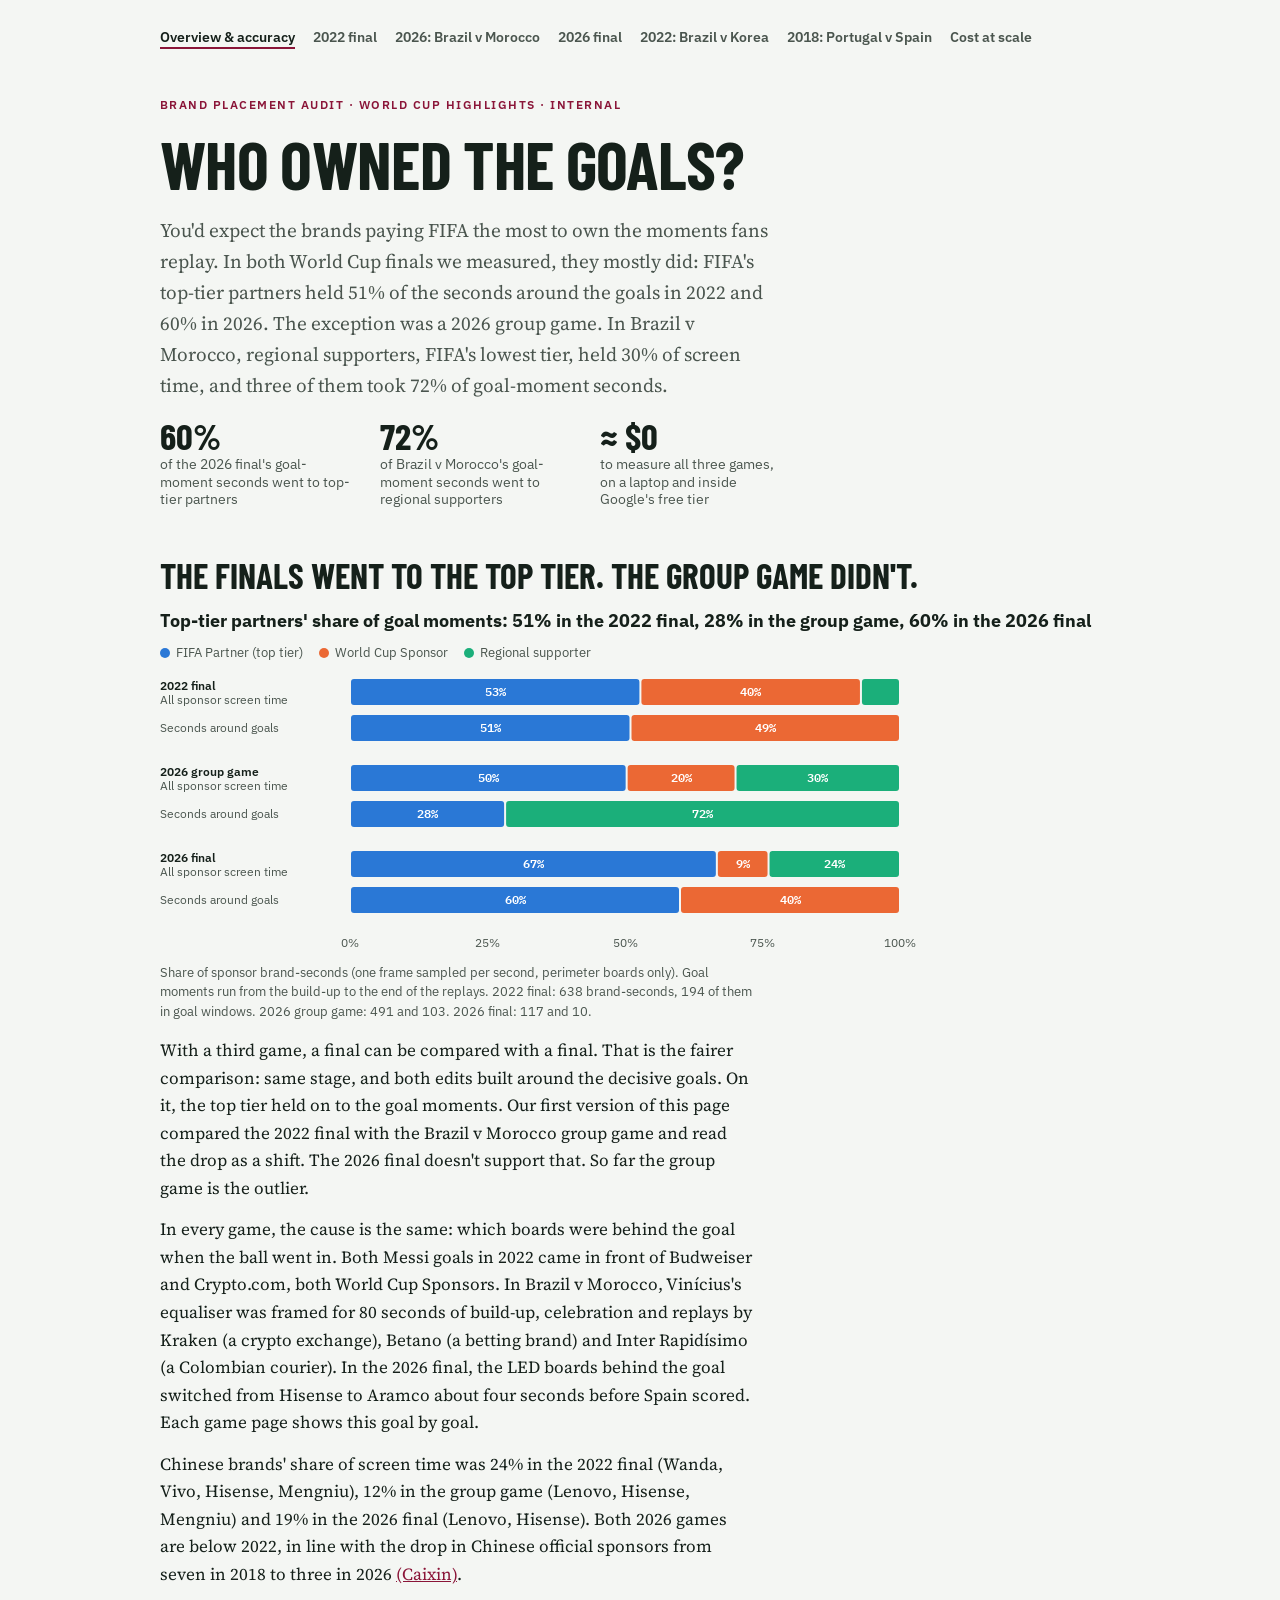
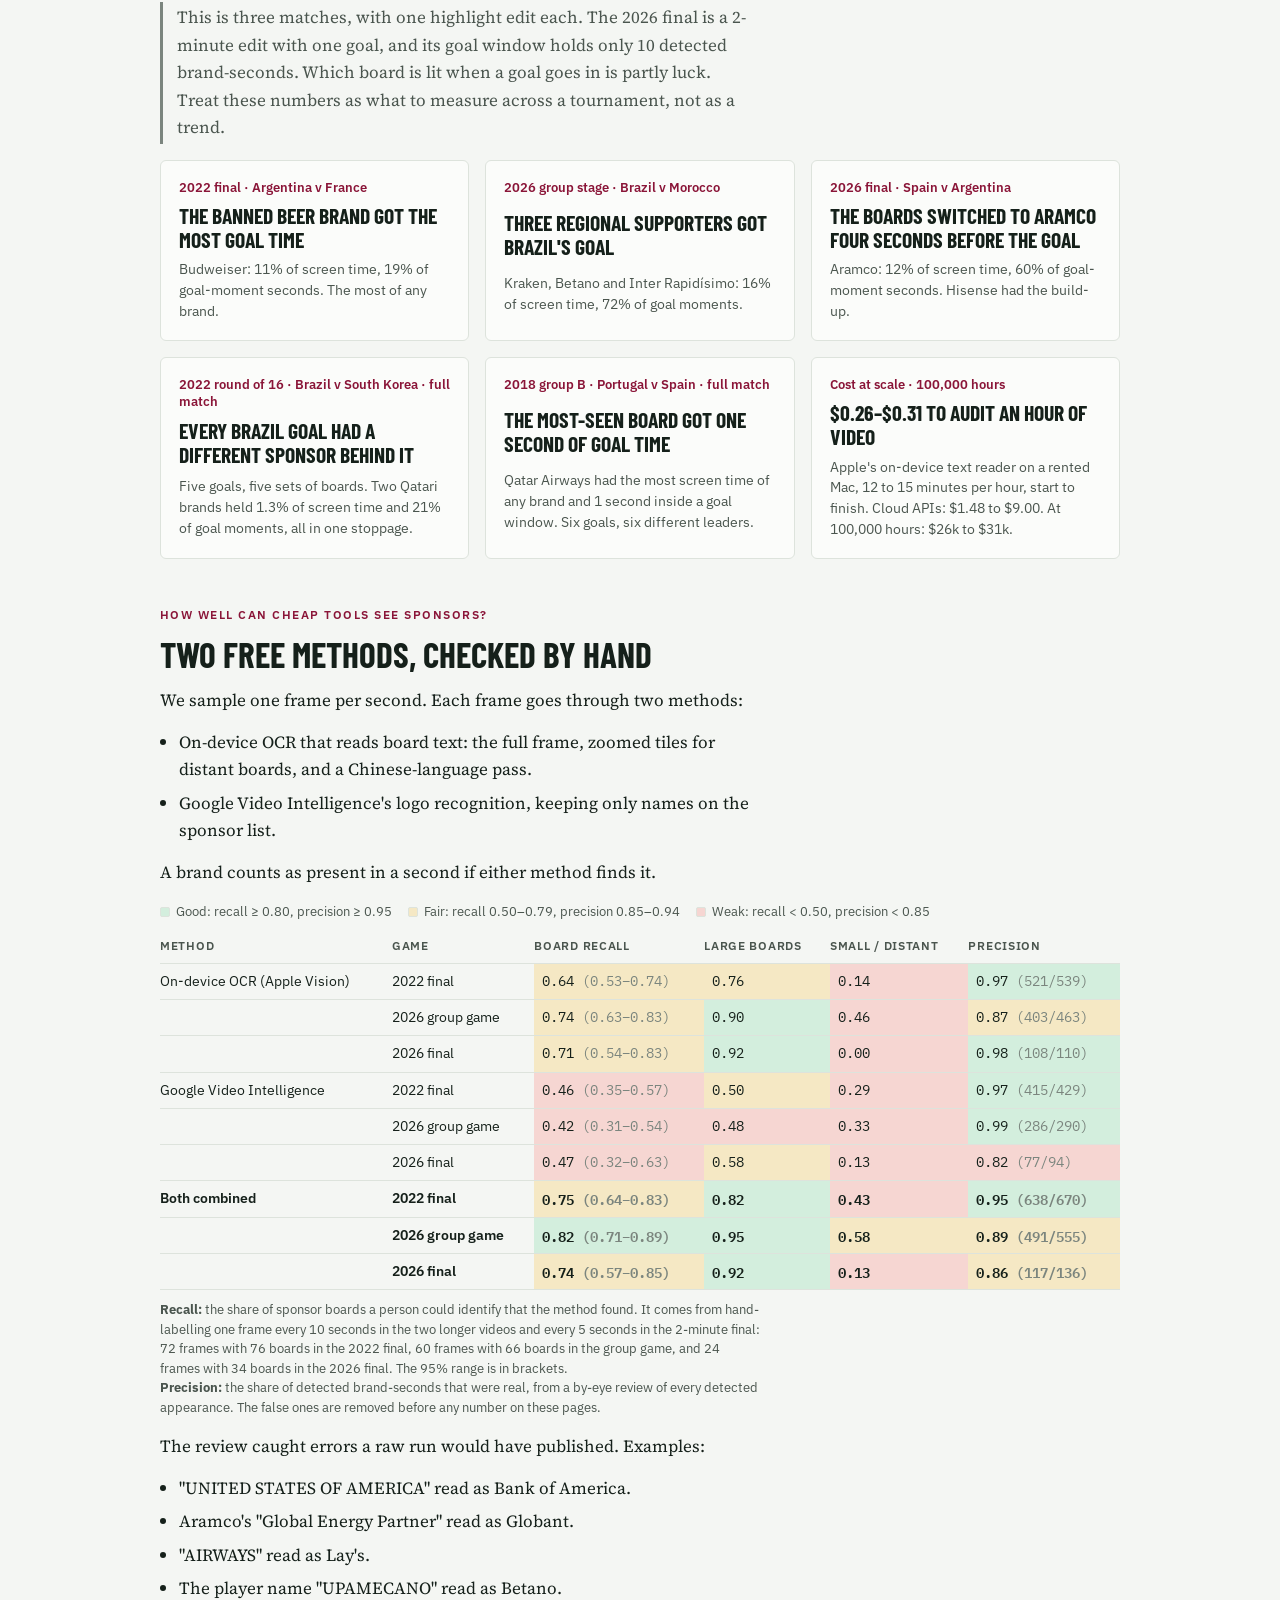
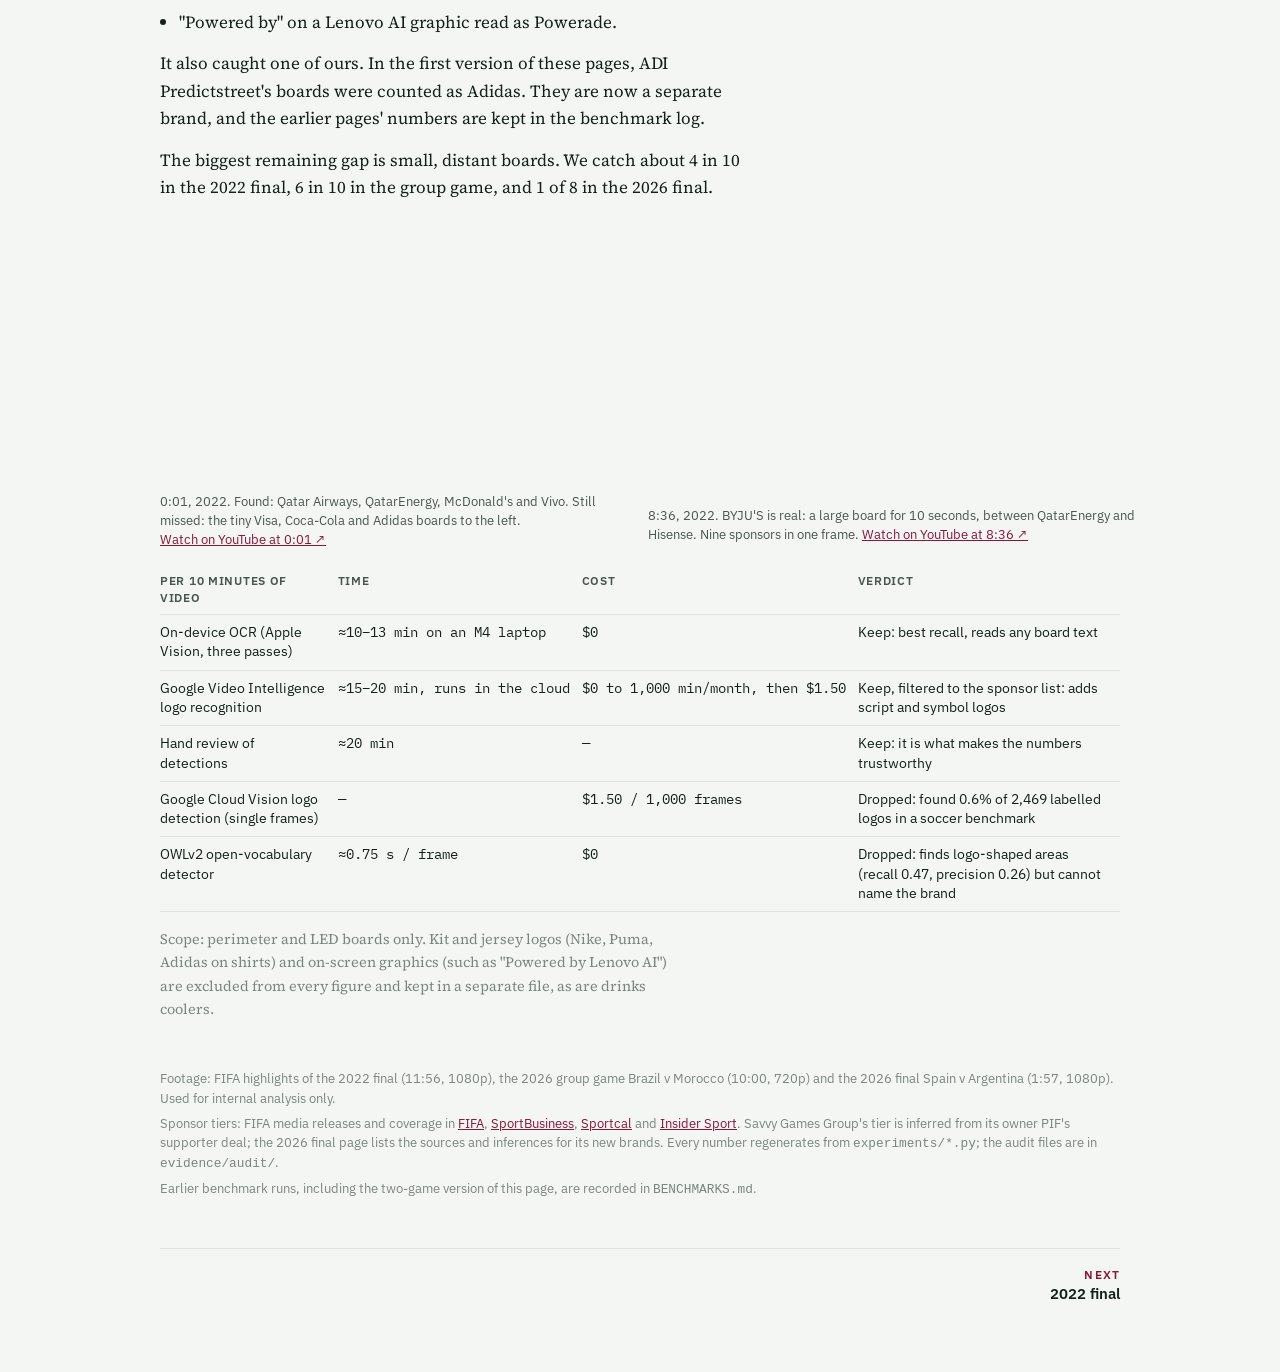
==== docs/index.html @ c3ea3b0b "Add cost-quality scatter, two-pass plan, YouTube clips, page navigation and GitHub Pages build - cos" ====
<!doctype html>
<html lang="en">
<head>
<meta charset="utf-8">
<meta name="viewport" content="width=device-width, initial-scale=1, viewport-fit=cover">
<title>Who Owned the Goals?</title>
<link rel="preconnect" href="https://fonts.googleapis.com">
<link rel="preconnect" href="https://fonts.gstatic.com" crossorigin>
<link rel="stylesheet" href="https://fonts.googleapis.com/css2?family=Barlow+Condensed:wght@600;700&family=IBM+Plex+Mono:wght@500&family=IBM+Plex+Sans:wght@400;600&family=Source+Serif+4:opsz,wght@8..60,400;8..60,600&display=swap">
<link rel="stylesheet" href="style.css">
<style>html, body { margin: 0; } img { max-width: 100%; } [hidden] { display: none !important; }</style>
</head>
<body>
<main class="wrap" data-page="landing">

  <nav class="top" aria-label="Pages">
    <a href="index.html" aria-current="page">Overview &amp; accuracy</a>
    <a href="game-2022.html">2022 final</a>
    <a href="game-2026.html">2026: Brazil v Morocco</a>
    <a href="game-2026-final.html">2026 final</a>
    <a href="game-full-bra.html">2022: Brazil v Korea</a>
    <a href="game-full-por.html">2018: Portugal v Spain</a>
    <a href="cost.html">Cost at scale</a>
  </nav>

  <header class="hero">
    <p class="eyebrow">Brand placement audit · World Cup highlights · internal</p>
    <h1>Who owned the goals?</h1>
    <p class="dek">You'd expect the brands paying FIFA the most to own the moments fans replay. In both World Cup finals we measured, they mostly did: FIFA's top-tier partners held 51% of the seconds around the goals in 2022 and 60% in 2026. The exception was a 2026 group game. In Brazil v Morocco, regional supporters, FIFA's lowest tier, held 30% of screen time, and three of them took 72% of goal-moment seconds.</p>
    <div class="stats">
      <div class="stat"><b class="num">60%</b><span>of the 2026 final's goal-moment seconds went to top-tier partners</span></div>
      <div class="stat"><b class="num">72%</b><span>of Brazil v Morocco's goal-moment seconds went to regional supporters</span></div>
      <div class="stat"><b class="num">≈ $0</b><span>to measure all three games, on a laptop and inside Google's free tier</span></div>
    </div>
  </header>

  <section aria-labelledby="tiers-h">
    <h2 id="tiers-h" class="col">The finals went to the top tier. The group game didn't.</h2>
    <figure>
      <div class="fig-title">Top-tier partners' share of goal moments: 51% in the 2022 final, 28% in the group game, 60% in the 2026 final</div>
      <div class="legend"><span><i style="background:var(--t1)"></i>FIFA Partner (top tier)</span><span><i style="background:var(--t2)"></i>World Cup Sponsor</span><span><i style="background:var(--t3)"></i>Regional supporter</span></div>
      <div class="chart" id="tiers"></div>
      <figcaption>Share of sponsor brand-seconds (one frame sampled per second, perimeter boards only). Goal moments run from the build-up to the end of the replays. 2022 final: 638 brand-seconds, 194 of them in goal windows. 2026 group game: 491 and 103. 2026 final: 117 and 10.</figcaption>
    </figure>
    <div class="col">
      <p>With a third game, a final can be compared with a final. That is the fairer comparison: same stage, and both edits built around the decisive goals. On it, the top tier held on to the goal moments. Our first version of this page compared the 2022 final with the Brazil v Morocco group game and read the drop as a shift. The 2026 final doesn't support that. So far the group game is the outlier.</p>
      <p>In every game, the cause is the same: which boards were behind the goal when the ball went in. Both Messi goals in 2022 came in front of Budweiser and Crypto.com, both World Cup Sponsors. In Brazil v Morocco, Vinícius's equaliser was framed for 80 seconds of build-up, celebration and replays by Kraken (a crypto exchange), Betano (a betting brand) and Inter Rapidísimo (a Colombian courier). In the 2026 final, the LED boards behind the goal switched from Hisense to Aramco about four seconds before Spain scored. Each game page shows this goal by goal.</p>
      <p>Chinese brands' share of screen time was 24% in the 2022 final (Wanda, Vivo, Hisense, Mengniu), 12% in the group game (Lenovo, Hisense, Mengniu) and 19% in the 2026 final (Lenovo, Hisense). Both 2026 games are below 2022, in line with the drop in Chinese official sponsors from seven in 2018 to three in 2026 <a href="https://www.caixinglobal.com/2026-07-07/in-depth-chinese-brands-tear-up-playbook-for-world-cup-sponsorship-102461691.html" target="_blank" rel="noopener">(Caixin)</a>.</p>
      <p class="caveat">This is three matches, with one highlight edit each. The 2026 final is a 2-minute edit with one goal, and its goal window holds only 10 detected brand-seconds. Which board is lit when a goal goes in is partly luck. Treat these numbers as what to measure across a tournament, not as a trend.</p>
    </div>
    <div class="cards">
      <a class="card" href="game-2022.html"><em>2022 final · Argentina v France</em><b>The banned beer brand got the most goal time</b><span>Budweiser: 11% of screen time, 19% of goal-moment seconds. The most of any brand.</span></a>
      <a class="card" href="game-2026.html"><em>2026 group stage · Brazil v Morocco</em><b>Three regional supporters got Brazil's goal</b><span>Kraken, Betano and Inter Rapidísimo: 16% of screen time, 72% of goal moments.</span></a>
      <a class="card" href="game-2026-final.html"><em>2026 final · Spain v Argentina</em><b>The boards switched to Aramco four seconds before the goal</b><span>Aramco: 12% of screen time, 60% of goal-moment seconds. Hisense had the build-up.</span></a>
      <a class="card" href="game-full-bra.html"><em>2022 round of 16 · Brazil v South Korea · full match</em><b>Every Brazil goal had a different sponsor behind it</b><span>Five goals, five sets of boards. Two Qatari brands held 1.3% of screen time and 21% of goal moments, all in one stoppage.</span></a>
      <a class="card" href="game-full-por.html"><em>2018 group B · Portugal v Spain · full match</em><b>The most-seen board got one second of goal time</b><span>Qatar Airways had the most screen time of any brand and 1 second inside a goal window. Six goals, six different leaders.</span></a>
      <a class="card" href="cost.html"><em>Cost at scale · 100,000 hours</em><b>$0.26–$0.31 to audit an hour of video</b><span>Apple's on-device text reader on a rented Mac, 12 to 15 minutes per hour, start to finish. Cloud APIs: $1.48 to $9.00. At 100,000 hours: $26k to $31k.</span></a>
    </div>
  </section>

  <section aria-labelledby="acc-h">
    <div class="col">
      <p class="eyebrow">How well can cheap tools see sponsors?</p>
      <h2 id="acc-h">Two free methods, checked by hand</h2>
      <p>We sample one frame per second. Each frame goes through two methods:</p>
      <ul class="plain">
        <li>On-device OCR that reads board text: the full frame, zoomed tiles for distant boards, and a Chinese-language pass.</li>
        <li>Google Video Intelligence's logo recognition, keeping only names on the sponsor list.</li>
      </ul>
      <p>A brand counts as present in a second if either method finds it.</p>
    </div>
    <figure>
      <div class="legend"><span><i class="sq" style="background:var(--q-good)"></i>Good: recall ≥ 0.80, precision ≥ 0.95</span><span><i class="sq" style="background:var(--q-fair)"></i>Fair: recall 0.50–0.79, precision 0.85–0.94</span><span><i class="sq" style="background:var(--q-weak)"></i>Weak: recall &lt; 0.50, precision &lt; 0.85</span></div>
      <div class="table-wrap" id="accuracy"></div>
      <figcaption>
        <strong>Recall:</strong> the share of sponsor boards a person could identify that the method found. It comes from hand-labelling one frame every 10 seconds in the two longer videos and every 5 seconds in the 2-minute final: 72 frames with 76 boards in the 2022 final, 60 frames with 66 boards in the group game, and 24 frames with 34 boards in the 2026 final. The 95% range is in brackets.<br>
        <strong>Precision:</strong> the share of detected brand-seconds that were real, from a by-eye review of every detected appearance. The false ones are removed before any number on these pages.
      </figcaption>
    </figure>
    <div class="col">
      <p>The review caught errors a raw run would have published. Examples:</p>
      <ul class="plain">
        <li>"UNITED STATES OF AMERICA" read as Bank of America.</li>
        <li>Aramco's "Global Energy Partner" read as Globant.</li>
        <li>"AIRWAYS" read as Lay's.</li>
        <li>The player name "UPAMECANO" read as Betano.</li>
        <li>"Powered by" on a Lenovo AI graphic read as Powerade.</li>
      </ul>
      <p>It also caught one of ours. In the first version of these pages, ADI Predictstreet's boards were counted as Adidas. They are now a separate brand, and the earlier pages' numbers are kept in the benchmark log.</p>
      <p>The biggest remaining gap is small, distant boards. We catch about 4 in 10 in the 2022 final, 6 in 10 in the group game, and 1 of 8 in the 2026 final.</p>
    </div>
    <div class="frames">
      <figure data-yt="agrGb25mJzs" data-t="1"><div class="yt-embed"><iframe src="https://www.youtube-nocookie.com/embed/agrGb25mJzs?start=1&rel=0" title="Match footage at 1 seconds" loading="lazy" allow="accelerometer; encrypted-media; gyroscope; picture-in-picture" allowfullscreen></iframe></div><figcaption>0:01, 2022. Found: Qatar Airways, QatarEnergy, McDonald's and Vivo. Still missed: the tiny Visa, Coca-Cola and Adidas boards to the left. <a class="yt" href="https://www.youtube.com/watch?v=agrGb25mJzs&t=1s" target="_blank" rel="noopener">Watch on YouTube at 0:01 ↗</a></figcaption></figure>
      <figure data-yt="agrGb25mJzs" data-t="516"><div class="yt-embed"><iframe src="https://www.youtube-nocookie.com/embed/agrGb25mJzs?start=516&rel=0" title="Match footage at 516 seconds" loading="lazy" allow="accelerometer; encrypted-media; gyroscope; picture-in-picture" allowfullscreen></iframe></div><figcaption>8:36, 2022. BYJU'S is real: a large board for 10 seconds, between QatarEnergy and Hisense. Nine sponsors in one frame. <a class="yt" href="https://www.youtube.com/watch?v=agrGb25mJzs&t=516s" target="_blank" rel="noopener">Watch on YouTube at 8:36 ↗</a></figcaption></figure>
    </div>
    <div class="table-wrap">
      <table>
        <thead><tr><th>Per 10 minutes of video</th><th>Time</th><th>Cost</th><th>Verdict</th></tr></thead>
        <tbody>
          <tr><td>On-device OCR (Apple Vision, three passes)</td><td class="n">≈10–13 min on an M4 laptop</td><td class="n">$0</td><td>Keep: best recall, reads any board text</td></tr>
          <tr><td>Google Video Intelligence logo recognition</td><td class="n">≈15–20 min, runs in the cloud</td><td class="n">$0 to 1,000 min/month, then $1.50</td><td>Keep, filtered to the sponsor list: adds script and symbol logos</td></tr>
          <tr><td>Hand review of detections</td><td class="n">≈20 min</td><td class="n">—</td><td>Keep: it is what makes the numbers trustworthy</td></tr>
          <tr><td>Google Cloud Vision logo detection (single frames)</td><td class="n">—</td><td class="n">$1.50 / 1,000 frames</td><td>Dropped: found 0.6% of 2,469 labelled logos in a soccer benchmark</td></tr>
          <tr><td>OWLv2 open-vocabulary detector</td><td class="n">≈0.75 s / frame</td><td class="n">$0</td><td>Dropped: finds logo-shaped areas (recall 0.47, precision 0.26) but cannot name the brand</td></tr>
        </tbody>
      </table>
    </div>
    <p class="col muted" style="font-size:.9rem">Scope: perimeter and LED boards only. Kit and jersey logos (Nike, Puma, Adidas on shirts) and on-screen graphics (such as "Powered by Lenovo AI") are excluded from every figure and kept in a separate file, as are drinks coolers.</p>
  </section>

  <footer>
    <p>Footage: FIFA highlights of the 2022 final (11:56, 1080p), the 2026 group game Brazil v Morocco (10:00, 720p) and the 2026 final Spain v Argentina (1:57, 1080p). Used for internal analysis only.</p>
    <p>Sponsor tiers: FIFA media releases and coverage in <a href="https://www.fifa.com/media-releases/nubank-official-regional-supporter-of-fifa-world-cup-2022" target="_blank" rel="noopener">FIFA</a>, <a href="https://sponsorship.sportbusiness.com/news/inter-rapidisimo-signs-up-as-qatar-2022-regional-supporter/" target="_blank" rel="noopener">SportBusiness</a>, <a href="https://www.sportcal.com/news/fifa-adds-valvoline-as-regional-world-cup-sponsor/" target="_blank" rel="noopener">Sportcal</a> and <a href="https://insidersport.com/2024/09/17/fifa-world-cup-2026-partnerships/" target="_blank" rel="noopener">Insider Sport</a>. Savvy Games Group's tier is inferred from its owner PIF's supporter deal; the 2026 final page lists the sources and inferences for its new brands. Every number regenerates from <code>experiments/*.py</code>; the audit files are in <code>evidence/audit/</code>.</p>
    <p>Earlier benchmark runs, including the two-game version of this page, are recorded in <code>BENCHMARKS.md</code>.</p>
  </footer>
  <nav class="pager" aria-label="Previous and next page"><span></span><a class="next" href="game-2022.html"><span>Next</span>2022 final</a></nav>
</main>
<script src="script.js"></script>
</body>
</html>
---- docs/style.css ----
/* Layout: one reading column (~66ch); charts and tables may run wider inside their own scroll containers. */
:root {
  --bg: #f4f6f3;
  --surface: #fbfcfa;
  --ink: #15201a;
  --ink-2: #4a554e;
  --ink-3: #7b857e;
  --rule: #dde3dc;
  --accent: #8a1538;        /* UI accent only */
  --moment: #f3e3c3;        /* shaded goal windows */
  --t1: #2a78d6;            /* FIFA Partner */
  --t2: #eb6834;            /* World Cup Sponsor */
  --t3: #1baf7a;            /* Regional supporter */
  --s1: #7b857e;            /* share of screen time (baseline) */
  --s2: #6250d6;            /* share of goal moments (highlight) */
  --q-good: #d3eedd;        /* accuracy bands: tinted cell grounds, text stays ink */
  --q-fair: #f5e8c4;
  --q-weak: #f6d6d2;
  --bar-good: #1f9d6a;      /* cost bars: cheap / middle / expensive */
  --bar-fair: #d9a21b;
  --bar-weak: #cf4a3d;
  --f-display: "Barlow Condensed", "Arial Narrow", system-ui, sans-serif;
  --f-body: "Source Serif 4", Georgia, "Times New Roman", serif;
  --f-data: "IBM Plex Mono", ui-monospace, "SFMono-Regular", Menlo, monospace;
  --f-ui: "IBM Plex Sans", system-ui, -apple-system, "Segoe UI", sans-serif;
  color-scheme: light;
}
@media (prefers-color-scheme: dark) {
  :root:not([data-theme="light"]) {
    --bg: #111613; --surface: #171d19; --ink: #e9eee9; --ink-2: #b4bdb6; --ink-3: #87918a; --rule: #2a332d;
    --accent: #e0708f; --moment: #3a3220; --t1: #3987e5; --t2: #d95926; --t3: #199e70; --s1: #87918a; --s2: #9085e9;
    --q-good: #1f3d2c; --q-fair: #403517; --q-weak: #4a2421; --bar-good: #2fb883; --bar-fair: #e0ae2f; --bar-weak: #e5675a;
    color-scheme: dark;
  }
}
:root[data-theme="dark"] {
  --bg: #111613; --surface: #171d19; --ink: #e9eee9; --ink-2: #b4bdb6; --ink-3: #87918a; --rule: #2a332d;
  --accent: #e0708f; --moment: #3a3220; --t1: #3987e5; --t2: #d95926; --t3: #199e70; --s1: #87918a; --s2: #9085e9;
    --q-good: #1f3d2c; --q-fair: #403517; --q-weak: #4a2421; --bar-good: #2fb883; --bar-fair: #e0ae2f; --bar-weak: #e5675a;
  color-scheme: dark;
}

* { box-sizing: border-box; }
body { background: var(--bg); color: var(--ink); font: 17px/1.62 var(--f-body); }
.wrap { max-width: 1000px; margin: 0 auto; padding-inline: 20px; padding-block: 28px 72px; display: grid; gap: 48px; }
.col { max-width: 66ch; display: grid; gap: 14px; min-width: 0; }
section { display: grid; gap: 16px; min-width: 0; }
h1, h2 { font-family: var(--f-display); font-weight: 700; line-height: 1.05; text-wrap: balance; margin: 0; text-transform: uppercase; }
h1 { font-size: clamp(2.4rem, 6.5vw, 4.2rem); letter-spacing: -0.01em; }
h2 { font-size: clamp(1.6rem, 3.6vw, 2.2rem); }
p { margin: 0; }
a { color: var(--accent); }
:focus-visible { outline: 2px solid var(--accent); outline-offset: 2px; }
.eyebrow { font: 600 0.78rem/1.2 var(--f-ui); text-transform: uppercase; letter-spacing: 0.12em; color: var(--accent); }
.dek { font-size: 1.2rem; color: var(--ink-2); max-width: 62ch; }
.num { font-family: var(--f-data); font-variant-numeric: tabular-nums; }
.muted { color: var(--ink-3); }

nav.top { display: flex; flex-wrap: wrap; gap: 6px 18px; font: 600 0.85rem/1.4 var(--f-ui); }
nav.top a { text-decoration: none; color: var(--ink-2); }
nav.top a[aria-current="page"] { color: var(--ink); border-bottom: 2px solid var(--accent); }

.hero { display: grid; gap: 16px; }
.stats { display: flex; flex-wrap: wrap; gap: 28px; }
.stat { display: grid; gap: 2px; min-width: 0; }
.stat b { font: 700 2.3rem/1 var(--f-display); }
.stat span { font: 0.85rem/1.3 var(--f-ui); color: var(--ink-2); max-width: 24ch; }

figure { margin: 0; display: grid; gap: 10px; min-width: 0; }
figcaption { font: 0.84rem/1.45 var(--f-ui); color: var(--ink-2); max-width: 75ch; }
.fig-title { font: 700 1.1rem/1.3 var(--f-ui); color: var(--ink); }
.chart, .table-wrap { width: 100%; overflow-x: auto; }
.chart svg { display: block; max-width: none; }
.chart text { fill: var(--ink-2); font: 12px var(--f-ui); }
.chart .lbl { fill: var(--ink); font-weight: 600; }
.chart .small { font-size: 11px; }
.chart .on-bar { fill: #fff; font: 600 12px var(--f-data); }
.chart .grid { stroke: var(--rule); stroke-width: 1; }
.legend { display: flex; flex-wrap: wrap; gap: 6px 16px; font: 0.84rem var(--f-ui); color: var(--ink-2); }
.legend i, .dot { display: inline-block; width: 10px; height: 10px; border-radius: 50%; margin-right: 6px; vertical-align: -1px; }
.tip { position: fixed; pointer-events: none; background: var(--ink); color: var(--bg); font: 12px/1.4 var(--f-ui); padding: 6px 8px; border-radius: 4px; max-width: 260px; z-index: 5; }

.frames { display: grid; grid-template-columns: repeat(auto-fit, minmax(270px, 1fr)); gap: 16px; }
.frames img { width: 100%; height: auto; border-radius: 3px; display: block; }
.frames figcaption { font-size: 0.8rem; }

table { border-collapse: collapse; font: 0.86rem/1.4 var(--f-ui); min-width: 720px; width: 100%; }
th, td { text-align: left; padding: 8px 12px 8px 0; border-bottom: 1px solid var(--rule); vertical-align: top; }
th { font-weight: 600; color: var(--ink-2); font-size: 0.74rem; text-transform: uppercase; letter-spacing: 0.06em; }
td.n { font-family: var(--f-data); font-variant-numeric: tabular-nums; white-space: nowrap; }
tr.strong td { font-weight: 600; }

.cards { display: grid; grid-template-columns: repeat(auto-fit, minmax(280px, 1fr)); gap: 16px; }
.card { display: grid; gap: 8px; padding: 18px; background: var(--surface); border: 1px solid var(--rule); border-radius: 6px; text-decoration: none; color: var(--ink); min-width: 0; }
.card:hover { border-color: var(--accent); }
.card b { font: 700 1.35rem/1.1 var(--f-display); text-transform: uppercase; }
.card span { font: 0.9rem/1.45 var(--f-ui); color: var(--ink-2); }
.card em { font: 600 0.82rem var(--f-ui); color: var(--accent); font-style: normal; }

.caveat { border-left: 3px solid var(--ink-3); padding: 2px 0 2px 14px; color: var(--ink-2); }
ul.plain { margin: 0; padding-left: 1.1em; display: grid; gap: 6px; }
footer { font: 0.8rem/1.5 var(--f-ui); color: var(--ink-3); display: grid; gap: 6px; }

@media (max-width: 520px) {
  body { font-size: 16px; }
  .wrap { gap: 40px; padding-inline: 16px; }
}
td.nw { white-space: nowrap; }
td.q-good, td.q-fair, td.q-weak { padding-left: 8px; }
td.q-good { background: var(--q-good); }
td.q-fair { background: var(--q-fair); }
td.q-weak { background: var(--q-weak); }
.legend i.sq { border-radius: 2px; border: 1px solid var(--rule); }

/* previous / next at the foot of every page */
.pager { display: flex; justify-content: space-between; gap: 16px; border-top: 1px solid var(--rule); padding-top: 18px; font: 600 0.95rem/1.3 var(--f-ui); }
.pager a { display: grid; gap: 2px; text-decoration: none; color: var(--ink); max-width: 48%; }
.pager a span { font: 600 0.72rem var(--f-ui); text-transform: uppercase; letter-spacing: 0.1em; color: var(--accent); }
.pager a.next { text-align: right; margin-left: auto; }
.pager a:hover { color: var(--accent); }
/* YouTube clips: a link card in the artifact, an embedded player on the Pages build */
a.yt { white-space: nowrap; }
.clip-card { display: grid; place-items: center; aspect-ratio: 16 / 9; max-width: 100%; background: var(--surface); border: 1px solid var(--rule); border-radius: 4px; text-decoration: none; color: var(--ink); font: 600 1rem var(--f-ui); }
.clip-card:hover { border-color: var(--accent); color: var(--accent); }
.yt-embed { aspect-ratio: 16 / 9; max-width: 100%; }
.yt-embed iframe { width: 100%; height: 100%; border: 0; border-radius: 4px; display: block; }
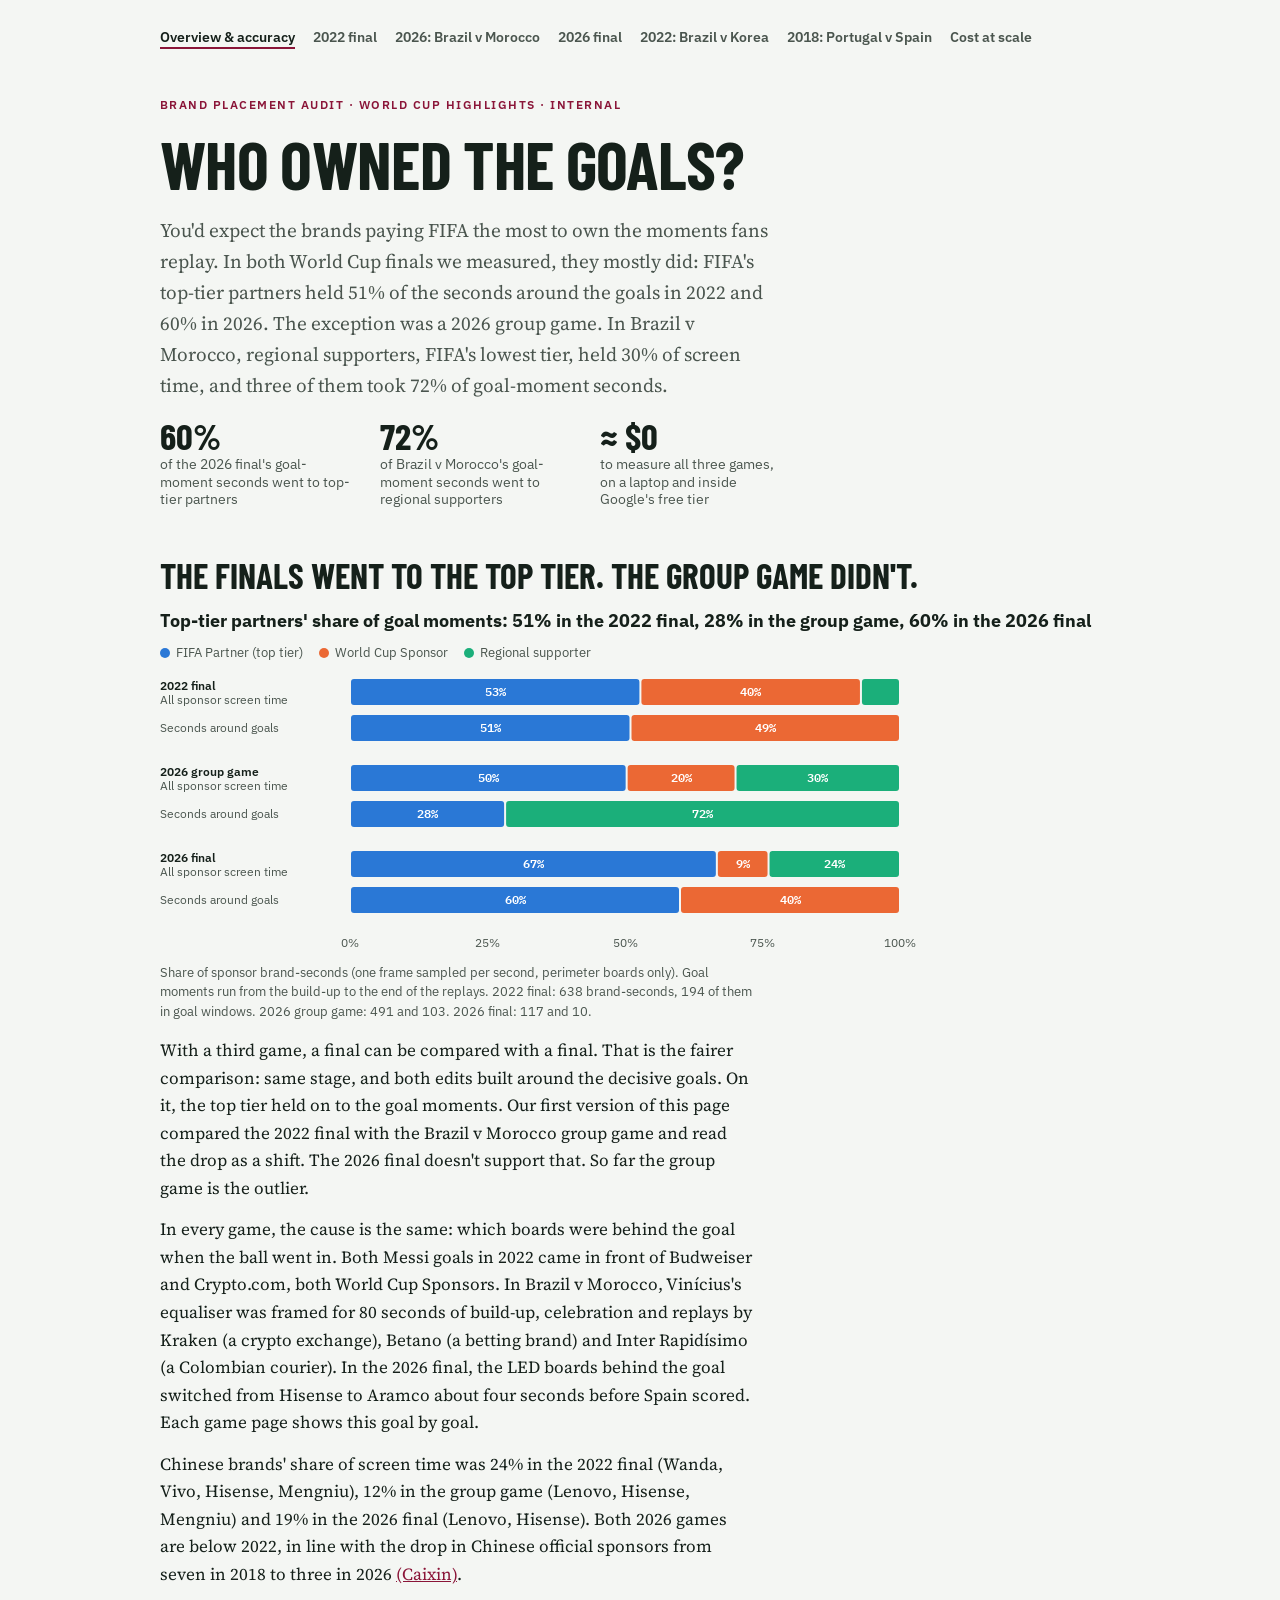
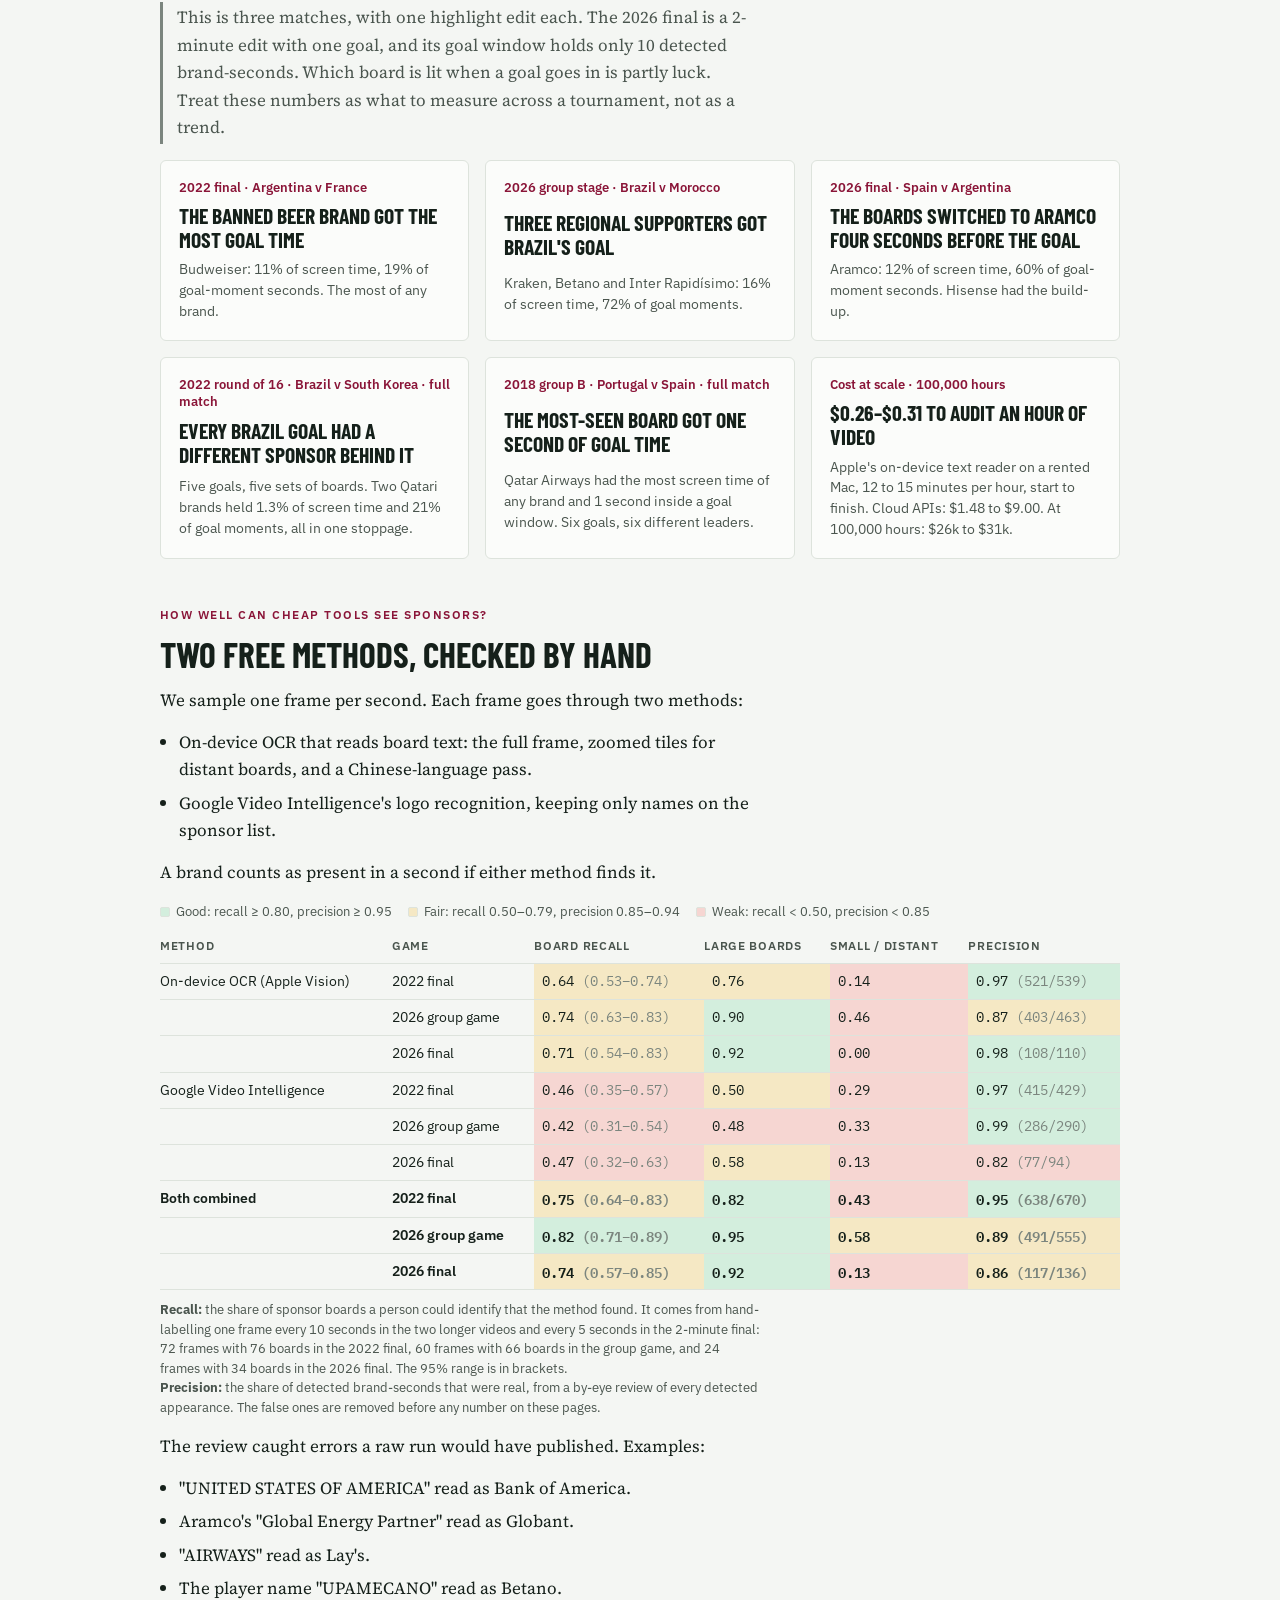
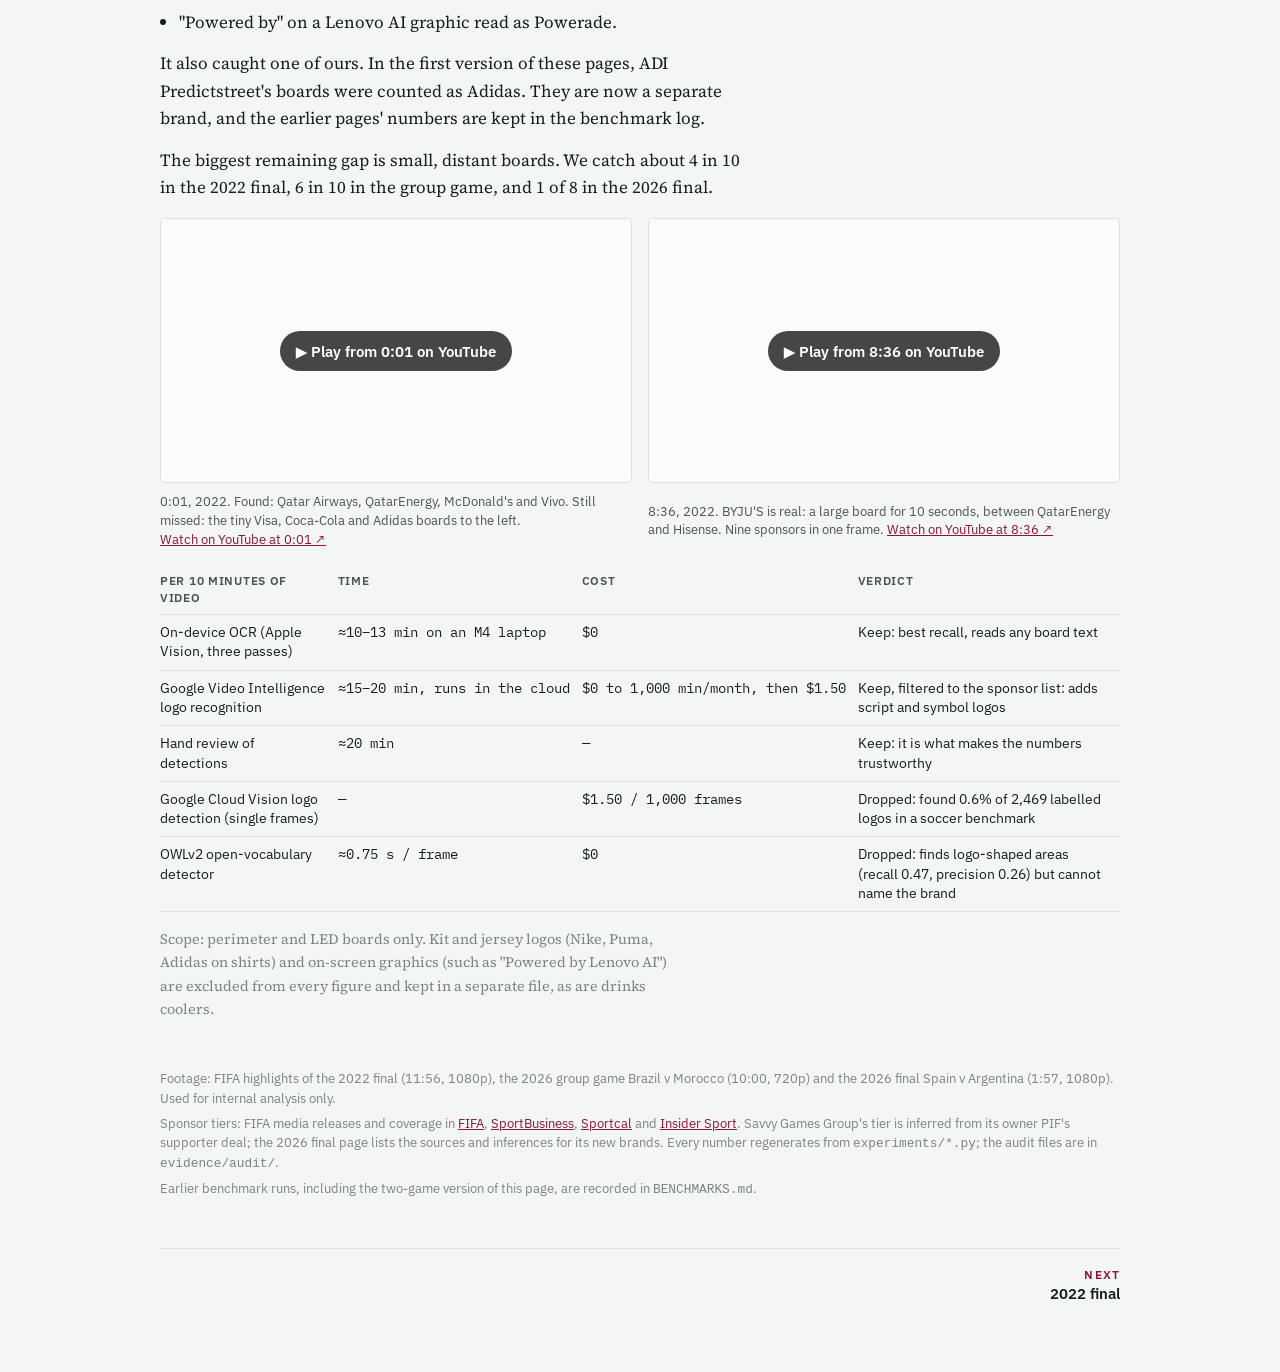
==== commit 750344f2: "Show clips as YouTube thumbnails that open at the timestamp FIFA blocks its videos from playing insi" ====
--- a/docs/index.html
+++ b/docs/index.html
@@ -90,8 +90,8 @@
       <p>The biggest remaining gap is small, distant boards. We catch about 4 in 10 in the 2022 final, 6 in 10 in the group game, and 1 of 8 in the 2026 final.</p>
     </div>
     <div class="frames">
-      <figure data-yt="agrGb25mJzs" data-t="1"><div class="yt-embed"><iframe src="https://www.youtube-nocookie.com/embed/agrGb25mJzs?start=1&rel=0" title="Match footage at 1 seconds" loading="lazy" allow="accelerometer; encrypted-media; gyroscope; picture-in-picture" allowfullscreen></iframe></div><figcaption>0:01, 2022. Found: Qatar Airways, QatarEnergy, McDonald's and Vivo. Still missed: the tiny Visa, Coca-Cola and Adidas boards to the left. <a class="yt" href="https://www.youtube.com/watch?v=agrGb25mJzs&t=1s" target="_blank" rel="noopener">Watch on YouTube at 0:01 ↗</a></figcaption></figure>
-      <figure data-yt="agrGb25mJzs" data-t="516"><div class="yt-embed"><iframe src="https://www.youtube-nocookie.com/embed/agrGb25mJzs?start=516&rel=0" title="Match footage at 516 seconds" loading="lazy" allow="accelerometer; encrypted-media; gyroscope; picture-in-picture" allowfullscreen></iframe></div><figcaption>8:36, 2022. BYJU'S is real: a large board for 10 seconds, between QatarEnergy and Hisense. Nine sponsors in one frame. <a class="yt" href="https://www.youtube.com/watch?v=agrGb25mJzs&t=516s" target="_blank" rel="noopener">Watch on YouTube at 8:36 ↗</a></figcaption></figure>
+      <figure data-yt="agrGb25mJzs" data-t="1"><a class="clip-card yt-thumb" href="https://www.youtube.com/watch?v=agrGb25mJzs&t=1s" target="_blank" rel="noopener" style="background-image:url(https://i.ytimg.com/vi/agrGb25mJzs/hqdefault.jpg)"><span>▶ Play from 0:01 on YouTube</span></a><figcaption>0:01, 2022. Found: Qatar Airways, QatarEnergy, McDonald's and Vivo. Still missed: the tiny Visa, Coca-Cola and Adidas boards to the left. <a class="yt" href="https://www.youtube.com/watch?v=agrGb25mJzs&t=1s" target="_blank" rel="noopener">Watch on YouTube at 0:01 ↗</a></figcaption></figure>
+      <figure data-yt="agrGb25mJzs" data-t="516"><a class="clip-card yt-thumb" href="https://www.youtube.com/watch?v=agrGb25mJzs&t=516s" target="_blank" rel="noopener" style="background-image:url(https://i.ytimg.com/vi/agrGb25mJzs/hqdefault.jpg)"><span>▶ Play from 8:36 on YouTube</span></a><figcaption>8:36, 2022. BYJU'S is real: a large board for 10 seconds, between QatarEnergy and Hisense. Nine sponsors in one frame. <a class="yt" href="https://www.youtube.com/watch?v=agrGb25mJzs&t=516s" target="_blank" rel="noopener">Watch on YouTube at 8:36 ↗</a></figcaption></figure>
     </div>
     <div class="table-wrap">
       <table>
--- a/docs/style.css
+++ b/docs/style.css
@@ -124,3 +124,6 @@
 .clip-card:hover { border-color: var(--accent); color: var(--accent); }
 .yt-embed { aspect-ratio: 16 / 9; max-width: 100%; }
 .yt-embed iframe { width: 100%; height: 100%; border: 0; border-radius: 4px; display: block; }
+.yt-thumb { background-size: cover; background-position: center; position: relative; overflow: hidden; }
+.yt-thumb span { background: rgba(0, 0, 0, 0.72); color: #fff; padding: 10px 16px; border-radius: 999px; font: 600 0.95rem var(--f-ui); }
+.yt-thumb:hover span { background: #c4302b; }
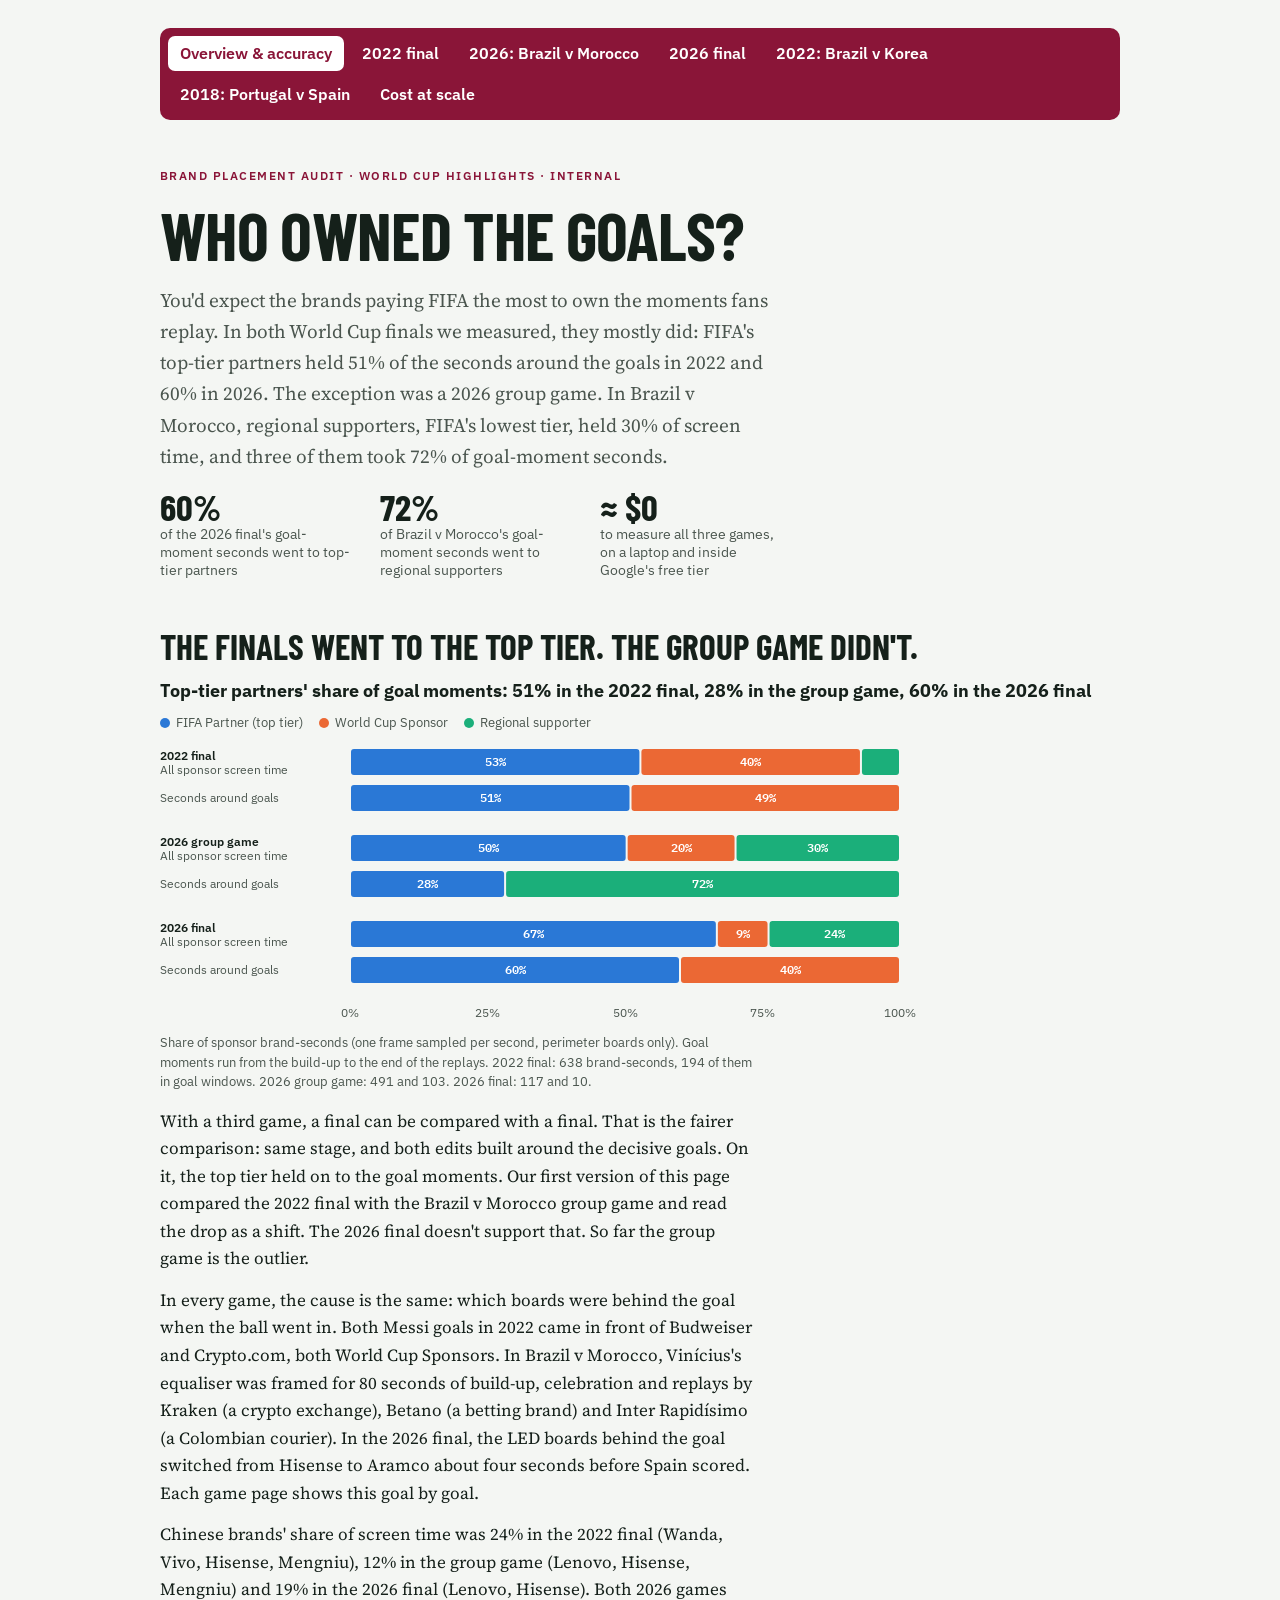
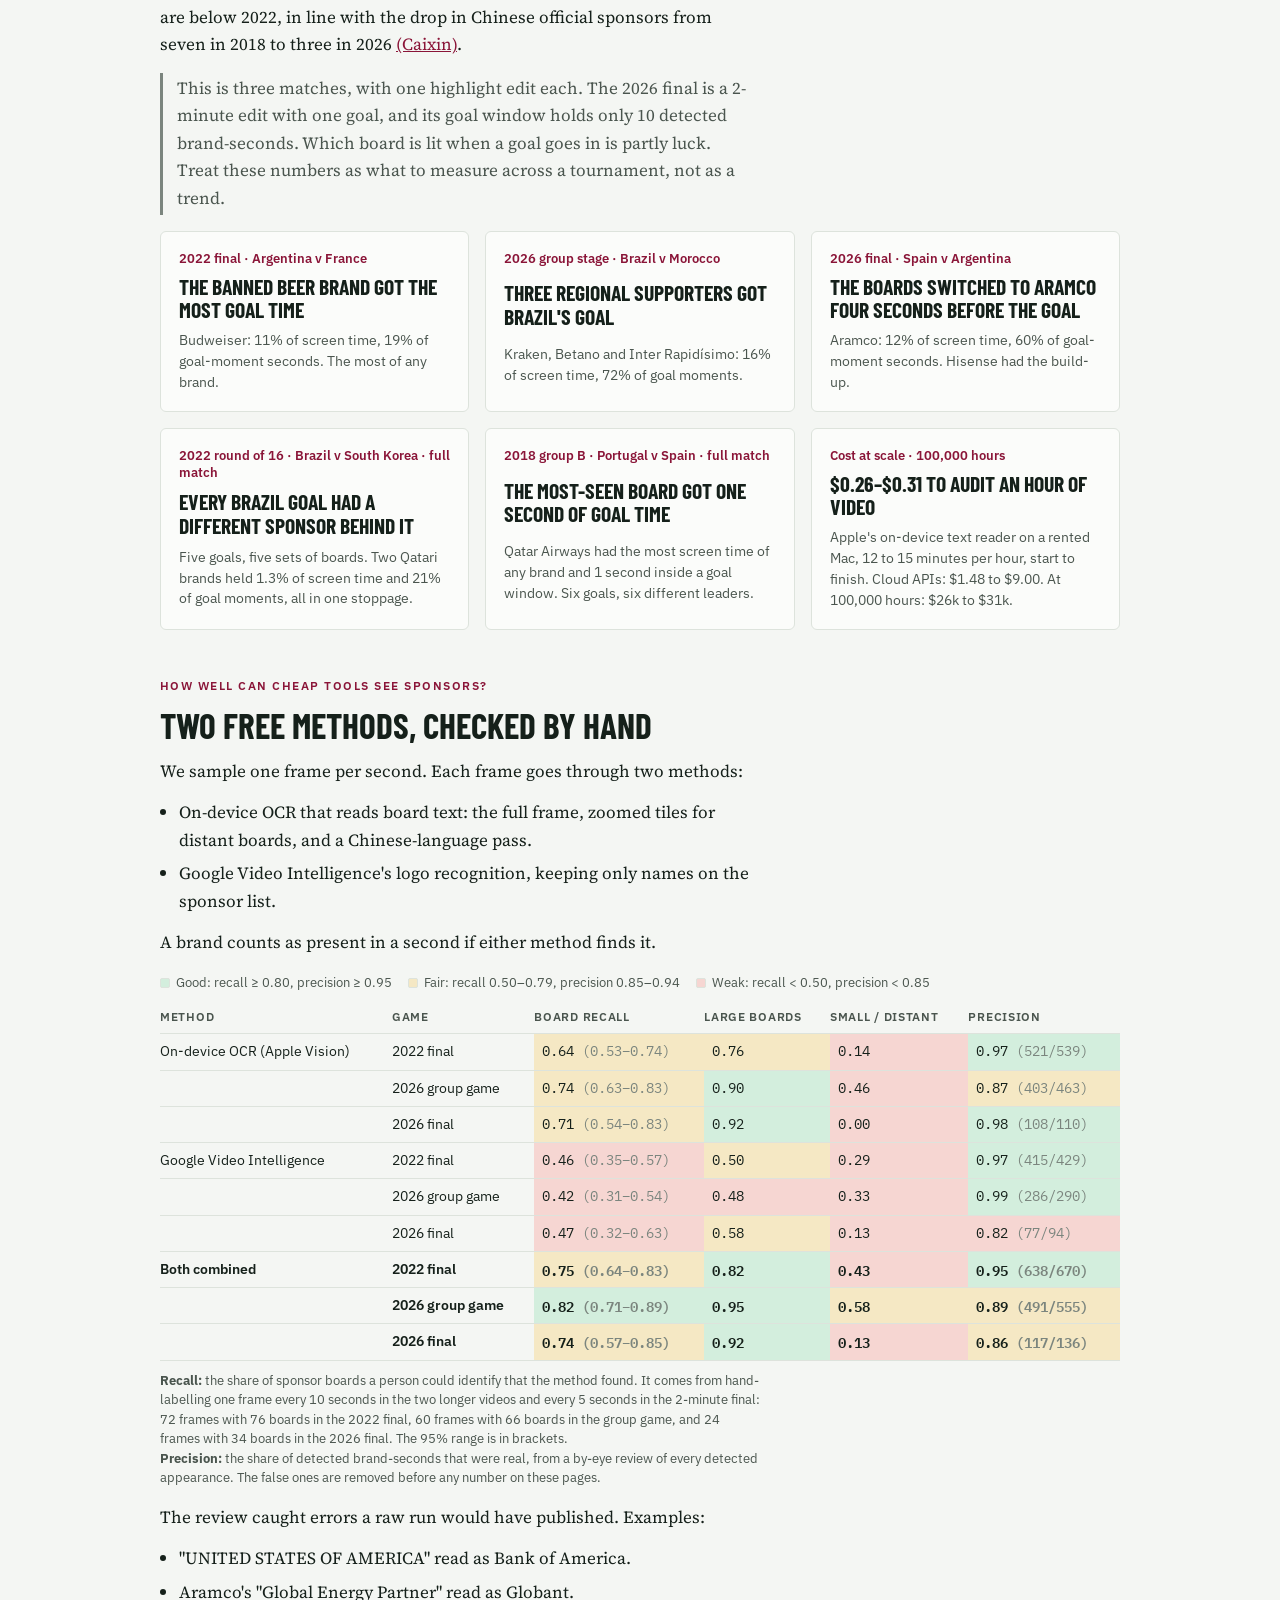
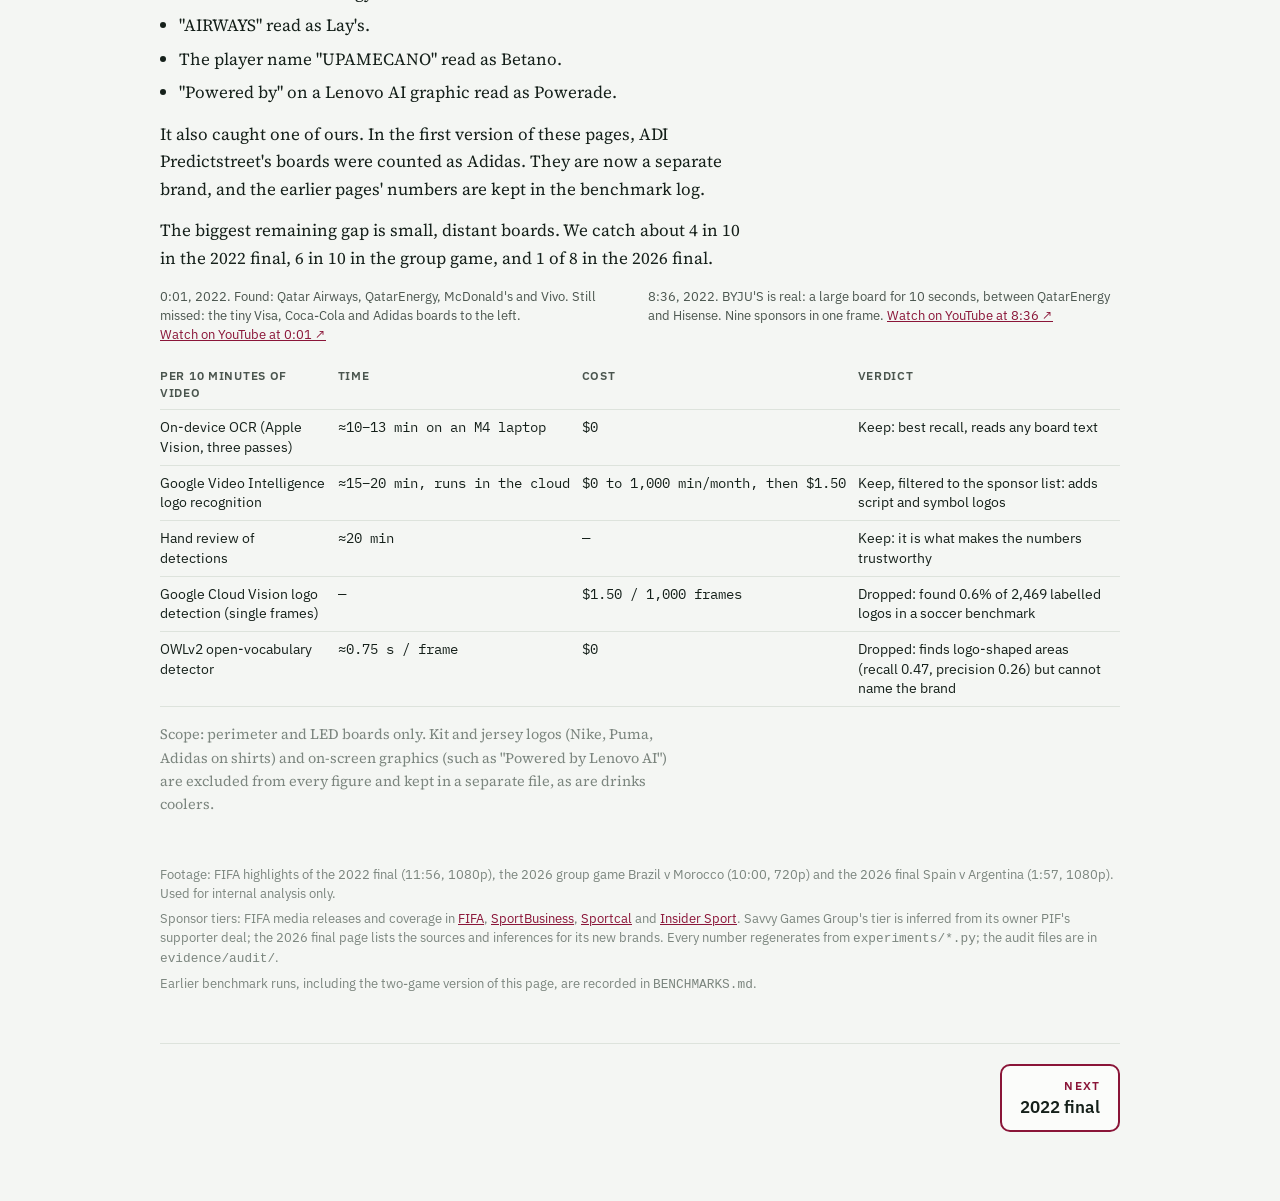
==== commit 5dd36acf: "One in-page player per game page, seekable from the chart Local demo server streams our own match fi" ====
--- a/docs/index.html
+++ b/docs/index.html
@@ -90,8 +90,8 @@
       <p>The biggest remaining gap is small, distant boards. We catch about 4 in 10 in the 2022 final, 6 in 10 in the group game, and 1 of 8 in the 2026 final.</p>
     </div>
     <div class="frames">
-      <figure data-yt="agrGb25mJzs" data-t="1"><a class="clip-card yt-thumb" href="https://www.youtube.com/watch?v=agrGb25mJzs&t=1s" target="_blank" rel="noopener" style="background-image:url(https://i.ytimg.com/vi/agrGb25mJzs/hqdefault.jpg)"><span>▶ Play from 0:01 on YouTube</span></a><figcaption>0:01, 2022. Found: Qatar Airways, QatarEnergy, McDonald's and Vivo. Still missed: the tiny Visa, Coca-Cola and Adidas boards to the left. <a class="yt" href="https://www.youtube.com/watch?v=agrGb25mJzs&t=1s" target="_blank" rel="noopener">Watch on YouTube at 0:01 ↗</a></figcaption></figure>
-      <figure data-yt="agrGb25mJzs" data-t="516"><a class="clip-card yt-thumb" href="https://www.youtube.com/watch?v=agrGb25mJzs&t=516s" target="_blank" rel="noopener" style="background-image:url(https://i.ytimg.com/vi/agrGb25mJzs/hqdefault.jpg)"><span>▶ Play from 8:36 on YouTube</span></a><figcaption>8:36, 2022. BYJU'S is real: a large board for 10 seconds, between QatarEnergy and Hisense. Nine sponsors in one frame. <a class="yt" href="https://www.youtube.com/watch?v=agrGb25mJzs&t=516s" target="_blank" rel="noopener">Watch on YouTube at 8:36 ↗</a></figcaption></figure>
+      <figure data-yt="agrGb25mJzs" data-t="1"><figcaption>0:01, 2022. Found: Qatar Airways, QatarEnergy, McDonald's and Vivo. Still missed: the tiny Visa, Coca-Cola and Adidas boards to the left. <a class="yt" href="https://www.youtube.com/watch?v=agrGb25mJzs&t=1s" target="_blank" rel="noopener">Watch on YouTube at 0:01 ↗</a></figcaption></figure>
+      <figure data-yt="agrGb25mJzs" data-t="516"><figcaption>8:36, 2022. BYJU'S is real: a large board for 10 seconds, between QatarEnergy and Hisense. Nine sponsors in one frame. <a class="yt" href="https://www.youtube.com/watch?v=agrGb25mJzs&t=516s" target="_blank" rel="noopener">Watch on YouTube at 8:36 ↗</a></figcaption></figure>
     </div>
     <div class="table-wrap">
       <table>
--- a/docs/style.css
+++ b/docs/style.css
@@ -7,6 +7,8 @@
   --ink-3: #7b857e;
   --rule: #dde3dc;
   --accent: #8a1538;        /* UI accent only */
+  --nav-bg: #8a1538;        /* navigation bar: accent fill */
+  --nav-ink: #ffffff;
   --moment: #f3e3c3;        /* shaded goal windows */
   --t1: #2a78d6;            /* FIFA Partner */
   --t2: #eb6834;            /* World Cup Sponsor */
@@ -28,14 +30,14 @@
 @media (prefers-color-scheme: dark) {
   :root:not([data-theme="light"]) {
     --bg: #111613; --surface: #171d19; --ink: #e9eee9; --ink-2: #b4bdb6; --ink-3: #87918a; --rule: #2a332d;
-    --accent: #e0708f; --moment: #3a3220; --t1: #3987e5; --t2: #d95926; --t3: #199e70; --s1: #87918a; --s2: #9085e9;
+    --accent: #e0708f; --nav-bg: #e0708f; --nav-ink: #111613; --moment: #3a3220; --t1: #3987e5; --t2: #d95926; --t3: #199e70; --s1: #87918a; --s2: #9085e9;
     --q-good: #1f3d2c; --q-fair: #403517; --q-weak: #4a2421; --bar-good: #2fb883; --bar-fair: #e0ae2f; --bar-weak: #e5675a;
     color-scheme: dark;
   }
 }
 :root[data-theme="dark"] {
   --bg: #111613; --surface: #171d19; --ink: #e9eee9; --ink-2: #b4bdb6; --ink-3: #87918a; --rule: #2a332d;
-  --accent: #e0708f; --moment: #3a3220; --t1: #3987e5; --t2: #d95926; --t3: #199e70; --s1: #87918a; --s2: #9085e9;
+  --accent: #e0708f; --nav-bg: #e0708f; --nav-ink: #111613; --moment: #3a3220; --t1: #3987e5; --t2: #d95926; --t3: #199e70; --s1: #87918a; --s2: #9085e9;
     --q-good: #1f3d2c; --q-fair: #403517; --q-weak: #4a2421; --bar-good: #2fb883; --bar-fair: #e0ae2f; --bar-weak: #e5675a;
   color-scheme: dark;
 }
@@ -56,9 +58,10 @@
 .num { font-family: var(--f-data); font-variant-numeric: tabular-nums; }
 .muted { color: var(--ink-3); }
 
-nav.top { display: flex; flex-wrap: wrap; gap: 6px 18px; font: 600 0.85rem/1.4 var(--f-ui); }
-nav.top a { text-decoration: none; color: var(--ink-2); }
-nav.top a[aria-current="page"] { color: var(--ink); border-bottom: 2px solid var(--accent); }
+nav.top { display: flex; flex-wrap: wrap; gap: 6px; padding: 8px; border-radius: 10px; background: var(--nav-bg); font: 600 1rem/1.3 var(--f-ui); }
+nav.top a { text-decoration: none; color: var(--nav-ink); padding: 7px 12px; border-radius: 7px; }
+nav.top a:hover { background: color-mix(in srgb, var(--nav-ink) 16%, transparent); }
+nav.top a[aria-current="page"] { background: var(--nav-ink); color: var(--nav-bg); }
 
 .hero { display: grid; gap: 16px; }
 .stats { display: flex; flex-wrap: wrap; gap: 28px; }
@@ -113,17 +116,33 @@
 .legend i.sq { border-radius: 2px; border: 1px solid var(--rule); }
 
 /* previous / next at the foot of every page */
-.pager { display: flex; justify-content: space-between; gap: 16px; border-top: 1px solid var(--rule); padding-top: 18px; font: 600 0.95rem/1.3 var(--f-ui); }
-.pager a { display: grid; gap: 2px; text-decoration: none; color: var(--ink); max-width: 48%; }
+.pager { display: flex; justify-content: space-between; gap: 16px; border-top: 1px solid var(--rule); padding-top: 20px; font: 600 1.05rem/1.3 var(--f-ui); }
+.pager a { display: grid; gap: 4px; text-decoration: none; color: var(--ink); max-width: 48%; padding: 12px 18px; border: 2px solid var(--accent); border-radius: 10px; background: var(--surface); }
+.pager a:hover { background: var(--accent); color: var(--nav-ink); }
+.pager a:hover span { color: var(--nav-ink); }
 .pager a span { font: 600 0.72rem var(--f-ui); text-transform: uppercase; letter-spacing: 0.1em; color: var(--accent); }
 .pager a.next { text-align: right; margin-left: auto; }
-.pager a:hover { color: var(--accent); }
-/* YouTube clips: a link card in the artifact, an embedded player on the Pages build */
+/* "Play at m:ss": seeks the page's one player (opens YouTube where nothing plays in the page) */
 a.yt { white-space: nowrap; }
+a.play-at { display: inline-block; margin-top: 4px; padding: 3px 10px; border: 1.5px solid var(--accent); border-radius: 999px; font: 600 0.8rem/1.4 var(--f-ui); text-decoration: none; }
+a.play-at:hover { background: var(--accent); color: var(--nav-ink); }
 .clip-card { display: grid; place-items: center; aspect-ratio: 16 / 9; max-width: 100%; background: var(--surface); border: 1px solid var(--rule); border-radius: 4px; text-decoration: none; color: var(--ink); font: 600 1rem var(--f-ui); }
 .clip-card:hover { border-color: var(--accent); color: var(--accent); }
-.yt-embed { aspect-ratio: 16 / 9; max-width: 100%; }
-.yt-embed iframe { width: 100%; height: 100%; border: 0; border-radius: 4px; display: block; }
 .yt-thumb { background-size: cover; background-position: center; position: relative; overflow: hidden; }
 .yt-thumb span { background: rgba(0, 0, 0, 0.72); color: #fff; padding: 10px 16px; border-radius: 999px; font: 600 0.95rem var(--f-ui); }
 .yt-thumb:hover span { background: #c4302b; }
+.chart-grid { display: grid; grid-template-columns: repeat(auto-fit, minmax(340px, 1fr)); gap: 20px 28px; }
+.chart-grid .chart svg { width: 100%; height: auto; max-width: 380px; }
+/* YouTube player above the second-by-second chart */
+.player { display: grid; gap: 8px; max-width: 760px; }
+.player-frame { aspect-ratio: 16 / 9; width: 100%; background: var(--surface); border: 1px solid var(--rule); border-radius: 6px; overflow: hidden; }
+.player-frame iframe, .player-frame > div, .player-frame video { width: 100%; height: 100%; border: 0; display: block; background: #000; }
+.jumps { display: flex; flex-wrap: wrap; gap: 6px; align-items: center; font: 600 0.82rem/1.3 var(--f-ui); }
+.jumps a, .jumps button { padding: 5px 11px; border: 1.5px solid var(--accent); border-radius: 999px; background: var(--surface); color: var(--accent); font: inherit; text-decoration: none; cursor: pointer; }
+.jumps a:hover, .jumps button:hover { background: var(--accent); color: var(--nav-ink); }
+.jumps form { display: flex; gap: 6px; align-items: center; margin-left: auto; }
+.jumps label { color: var(--ink-2); }
+.jumps input { width: 7.5em; padding: 4px 8px; border: 1px solid var(--rule); border-radius: 6px; background: var(--surface); color: var(--ink); font: 0.85rem var(--f-data); }
+.player-frame .clip-card { height: 100%; aspect-ratio: auto; border: 0; }
+.player-status { font: 0.85rem/1.4 var(--f-ui); color: var(--ink-2); margin: 0; }
+.chart .seek { cursor: pointer; }
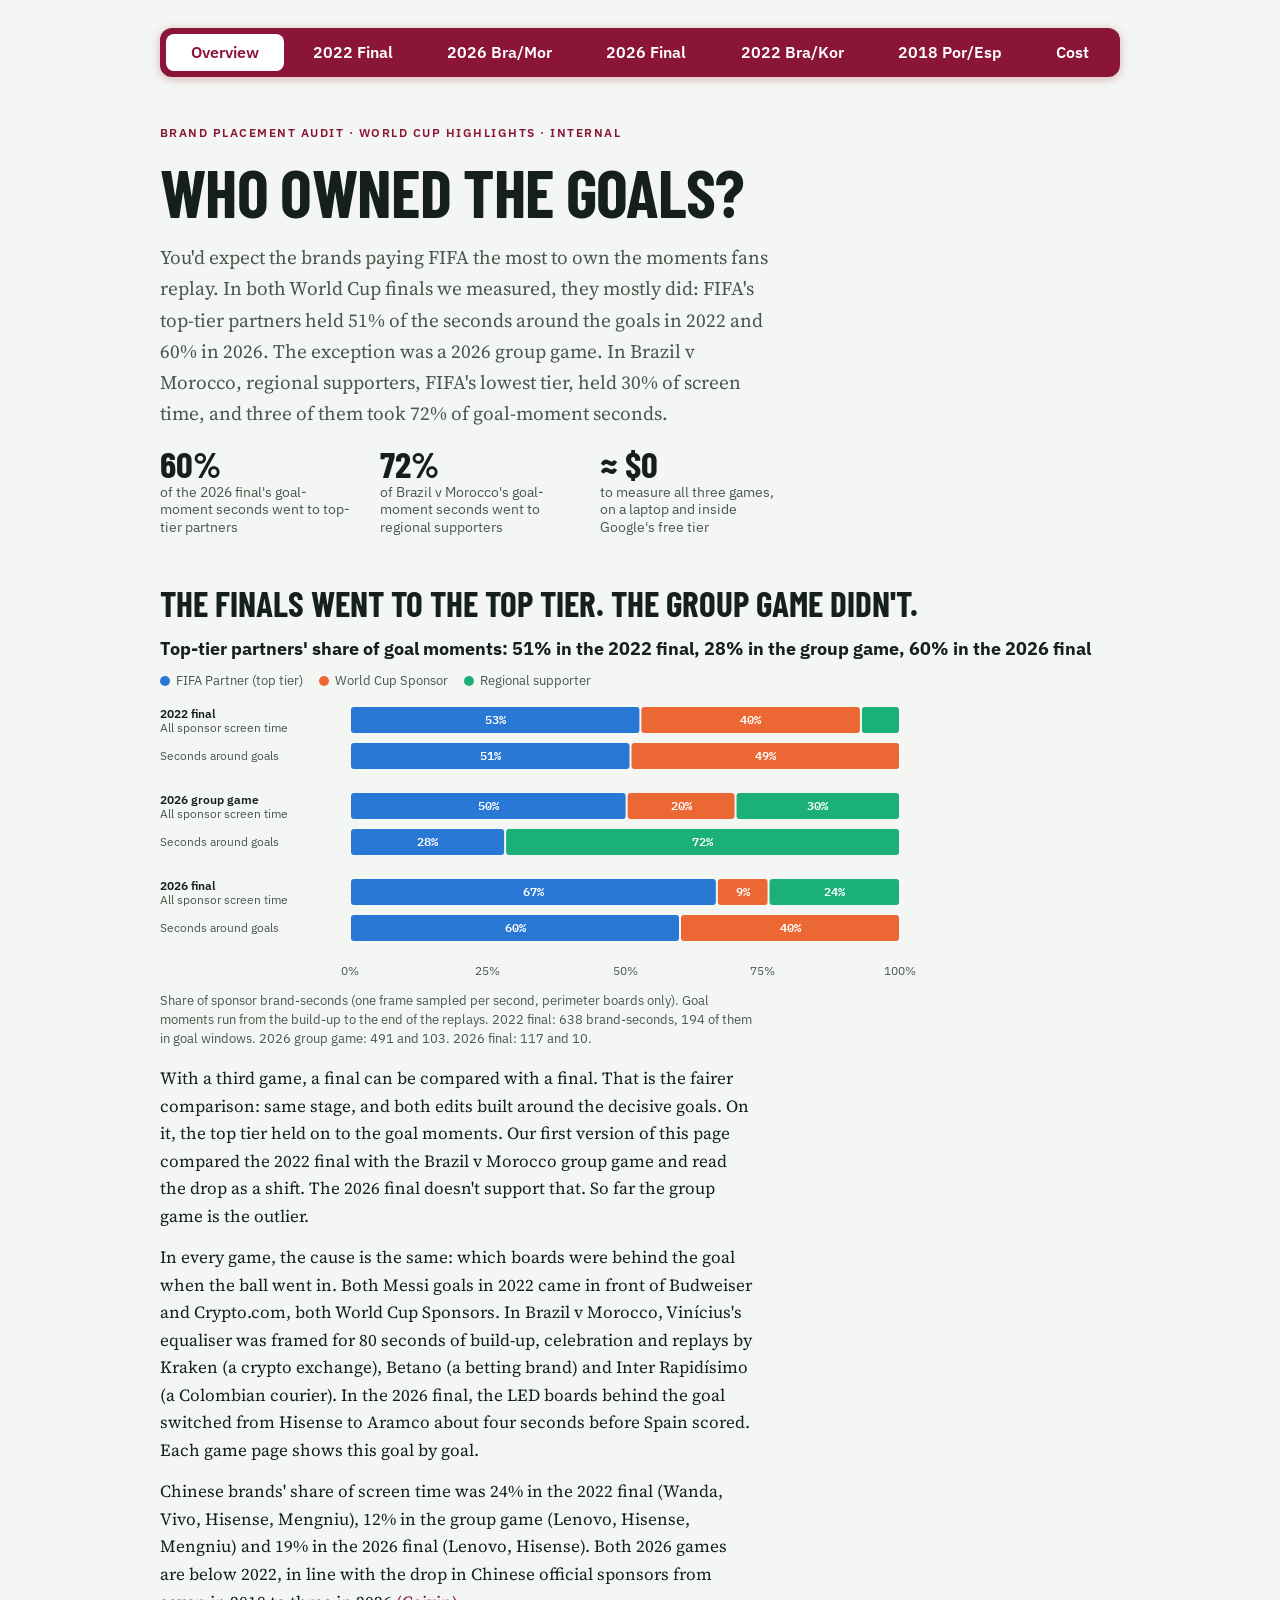
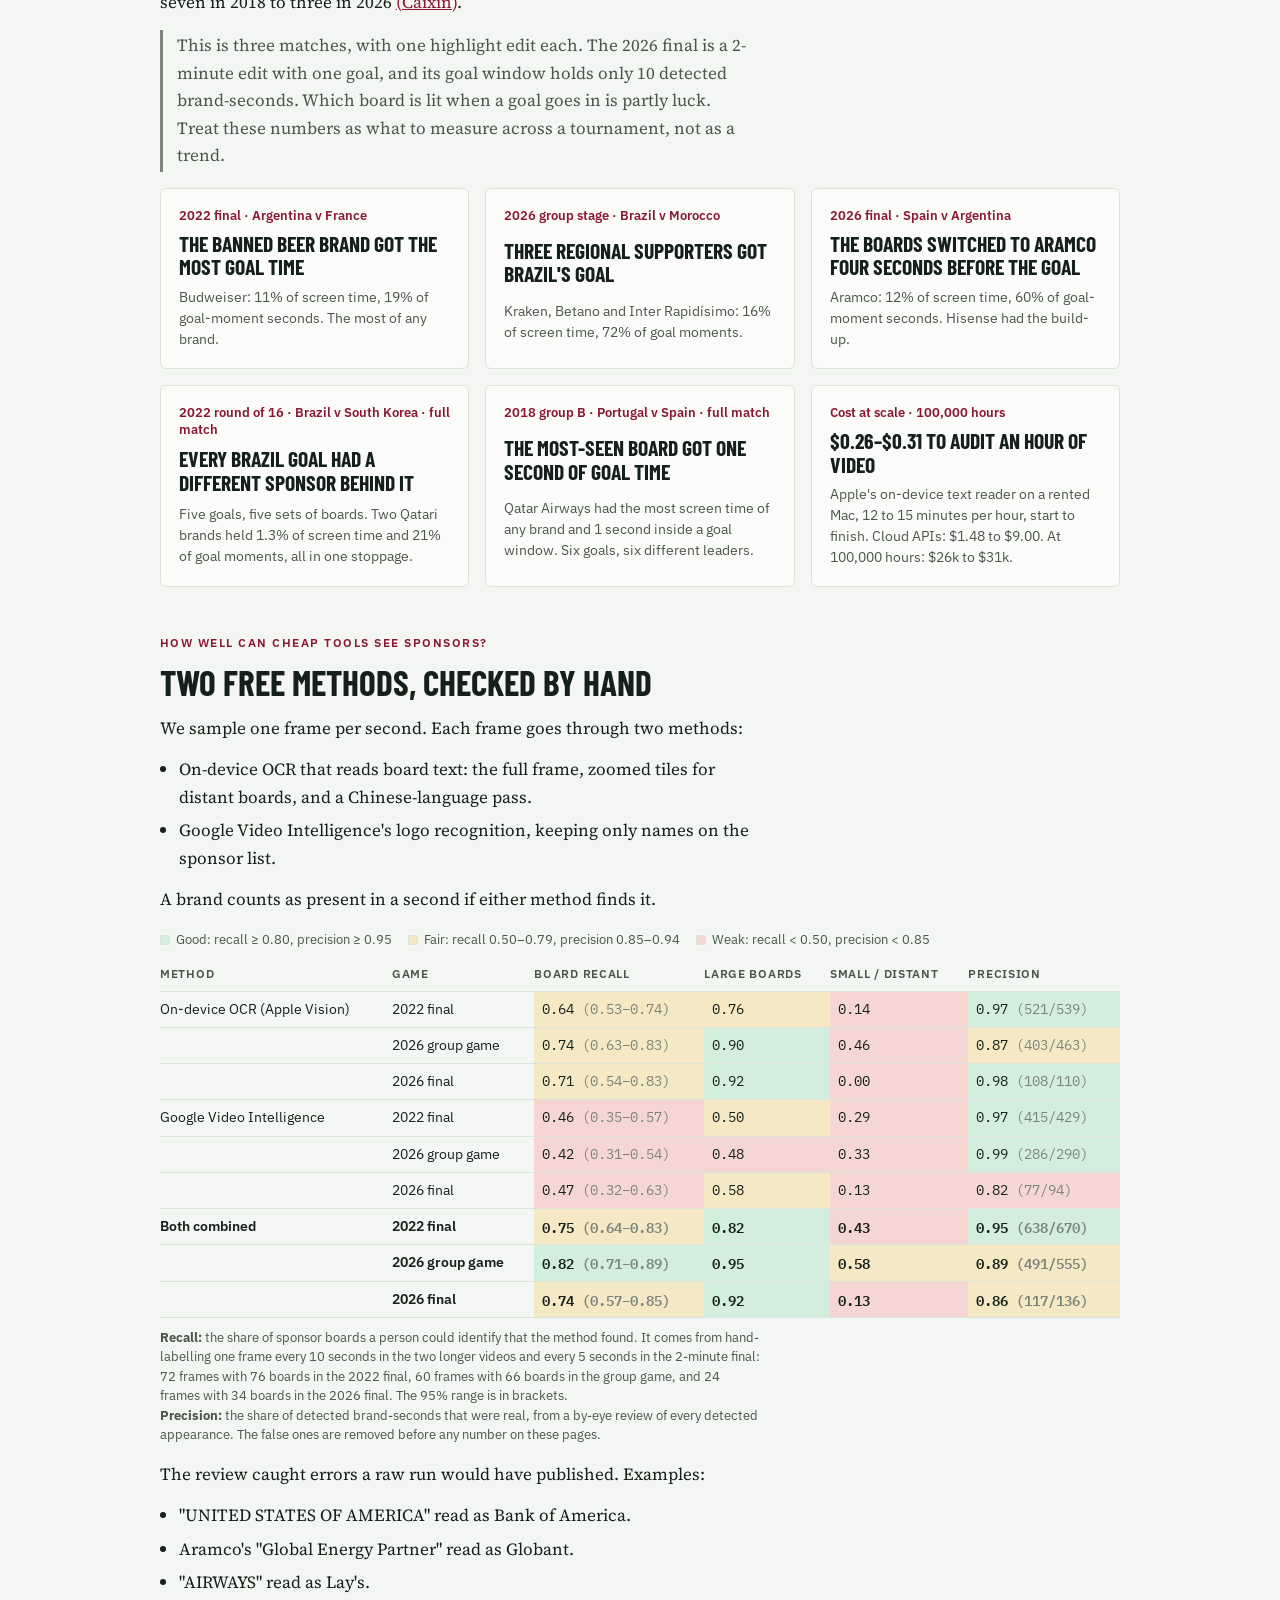
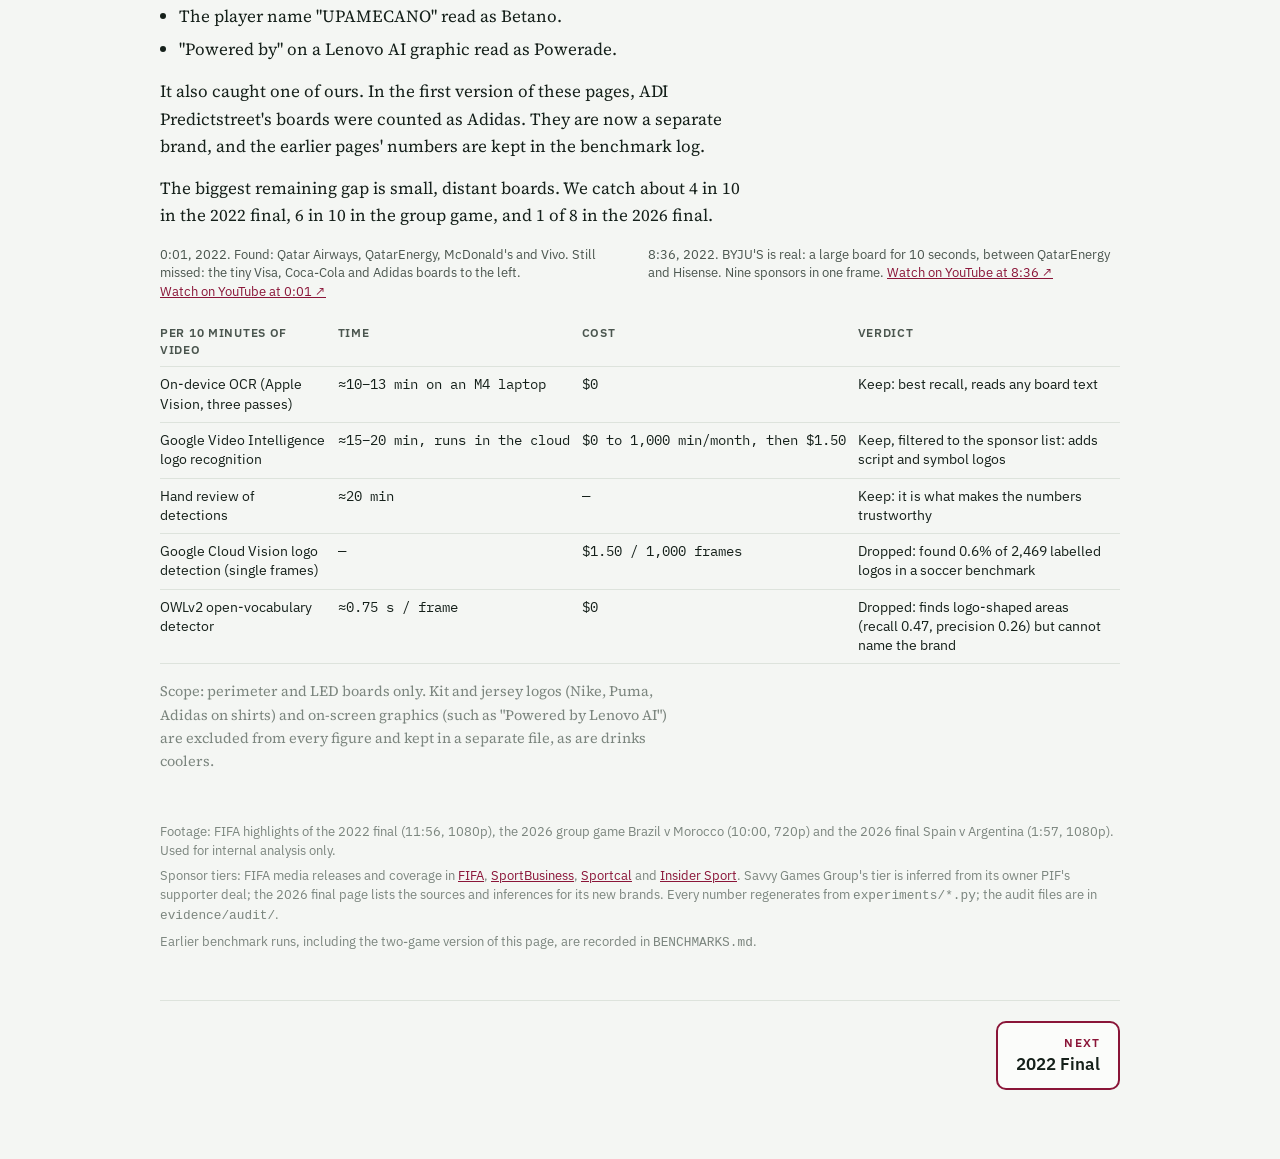
==== commit 0e1200d5: "One-line navigation with short page names Co-Authored-By: Claude Opus 5.5 <noreply@anthropic.com>" ====
--- a/docs/index.html
+++ b/docs/index.html
@@ -14,13 +14,13 @@
 <main class="wrap" data-page="landing">
 
   <nav class="top" aria-label="Pages">
-    <a href="index.html" aria-current="page">Overview &amp; accuracy</a>
-    <a href="game-2022.html">2022 final</a>
-    <a href="game-2026.html">2026: Brazil v Morocco</a>
-    <a href="game-2026-final.html">2026 final</a>
-    <a href="game-full-bra.html">2022: Brazil v Korea</a>
-    <a href="game-full-por.html">2018: Portugal v Spain</a>
-    <a href="cost.html">Cost at scale</a>
+    <a href="index.html" aria-current="page">Overview</a>
+    <a href="game-2022.html">2022 Final</a>
+    <a href="game-2026.html">2026 Bra/Mor</a>
+    <a href="game-2026-final.html">2026 Final</a>
+    <a href="game-full-bra.html">2022 Bra/Kor</a>
+    <a href="game-full-por.html">2018 Por/Esp</a>
+    <a href="cost.html">Cost</a>
   </nav>
 
   <header class="hero">
@@ -113,7 +113,7 @@
     <p>Sponsor tiers: FIFA media releases and coverage in <a href="https://www.fifa.com/media-releases/nubank-official-regional-supporter-of-fifa-world-cup-2022" target="_blank" rel="noopener">FIFA</a>, <a href="https://sponsorship.sportbusiness.com/news/inter-rapidisimo-signs-up-as-qatar-2022-regional-supporter/" target="_blank" rel="noopener">SportBusiness</a>, <a href="https://www.sportcal.com/news/fifa-adds-valvoline-as-regional-world-cup-sponsor/" target="_blank" rel="noopener">Sportcal</a> and <a href="https://insidersport.com/2024/09/17/fifa-world-cup-2026-partnerships/" target="_blank" rel="noopener">Insider Sport</a>. Savvy Games Group's tier is inferred from its owner PIF's supporter deal; the 2026 final page lists the sources and inferences for its new brands. Every number regenerates from <code>experiments/*.py</code>; the audit files are in <code>evidence/audit/</code>.</p>
     <p>Earlier benchmark runs, including the two-game version of this page, are recorded in <code>BENCHMARKS.md</code>.</p>
   </footer>
-  <nav class="pager" aria-label="Previous and next page"><span></span><a class="next" href="game-2022.html"><span>Next</span>2022 final</a></nav>
+  <nav class="pager" aria-label="Previous and next page"><span></span><a class="next" href="game-2022.html"><span>Next</span>2022 Final</a></nav>
 </main>
 <script src="script.js"></script>
 </body>
--- a/docs/style.css
+++ b/docs/style.css
@@ -58,8 +58,10 @@
 .num { font-family: var(--f-data); font-variant-numeric: tabular-nums; }
 .muted { color: var(--ink-3); }
 
-nav.top { display: flex; flex-wrap: wrap; gap: 6px; padding: 8px; border-radius: 10px; background: var(--nav-bg); font: 600 1rem/1.3 var(--f-ui); }
-nav.top a { text-decoration: none; color: var(--nav-ink); padding: 7px 12px; border-radius: 7px; }
+nav.top { display: flex; flex-wrap: nowrap; gap: 4px; padding: 6px; border-radius: 12px; background: var(--nav-bg); font: 600 1rem/1.3 var(--f-ui);
+  overflow-x: auto; scrollbar-width: none; box-shadow: 0 2px 10px color-mix(in srgb, var(--nav-bg) 30%, transparent); }
+nav.top::-webkit-scrollbar { display: none; }
+nav.top a { flex: 1 0 auto; text-align: center; white-space: nowrap; text-decoration: none; color: var(--nav-ink); padding: 8px 14px; border-radius: 8px; transition: background 0.15s; }
 nav.top a:hover { background: color-mix(in srgb, var(--nav-ink) 16%, transparent); }
 nav.top a[aria-current="page"] { background: var(--nav-ink); color: var(--nav-bg); }
 
